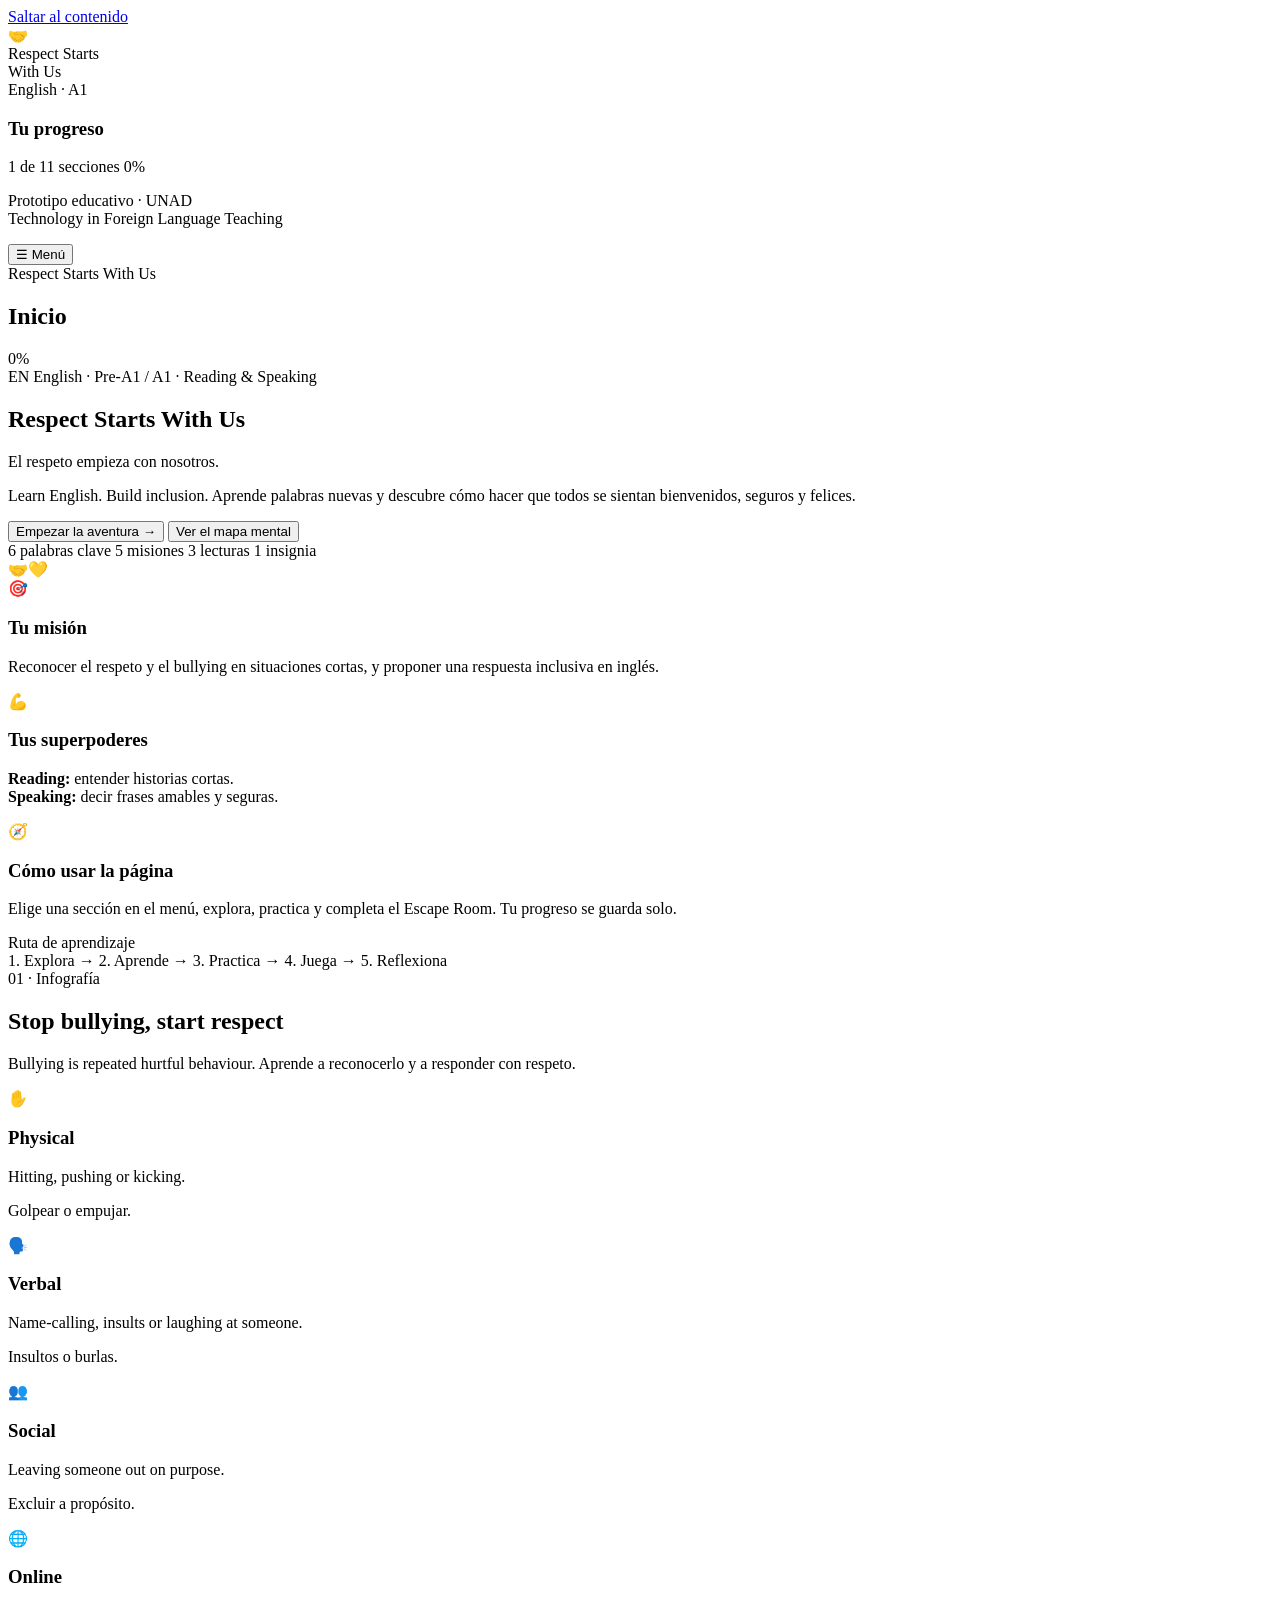
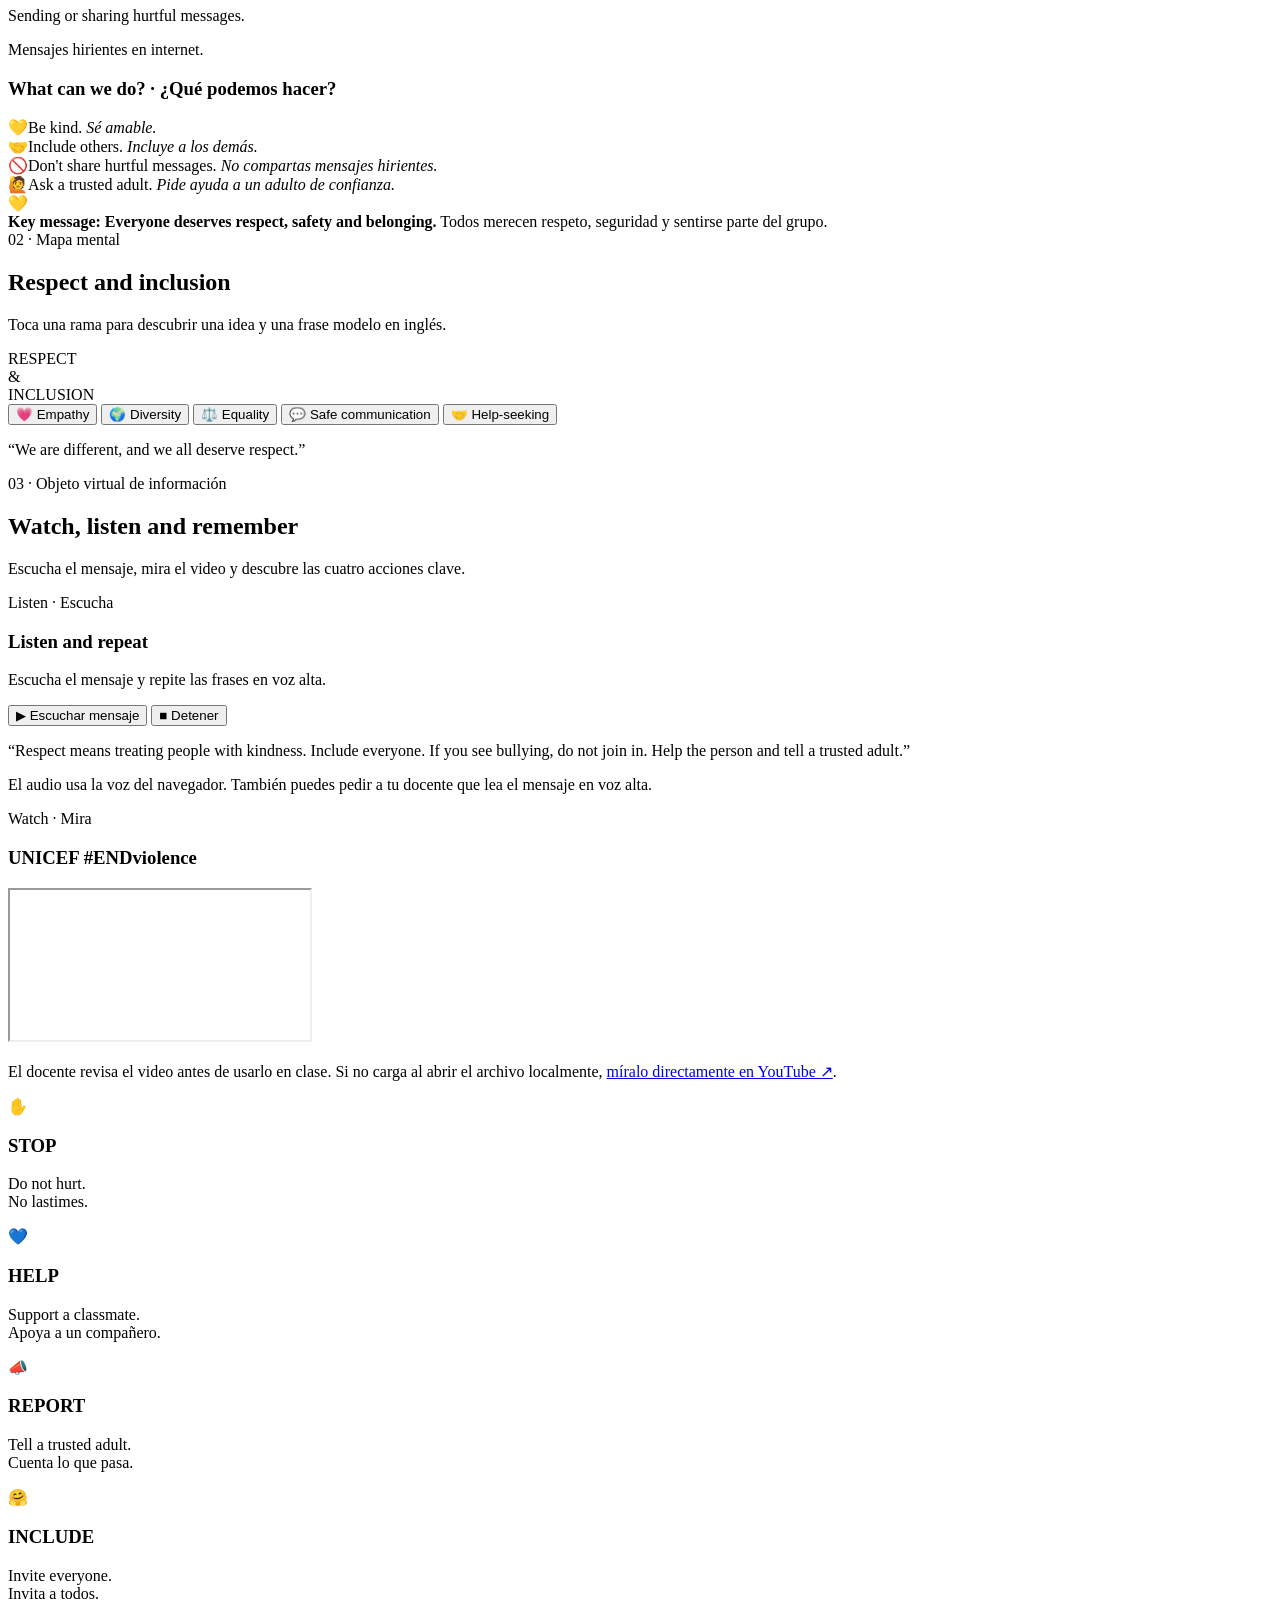
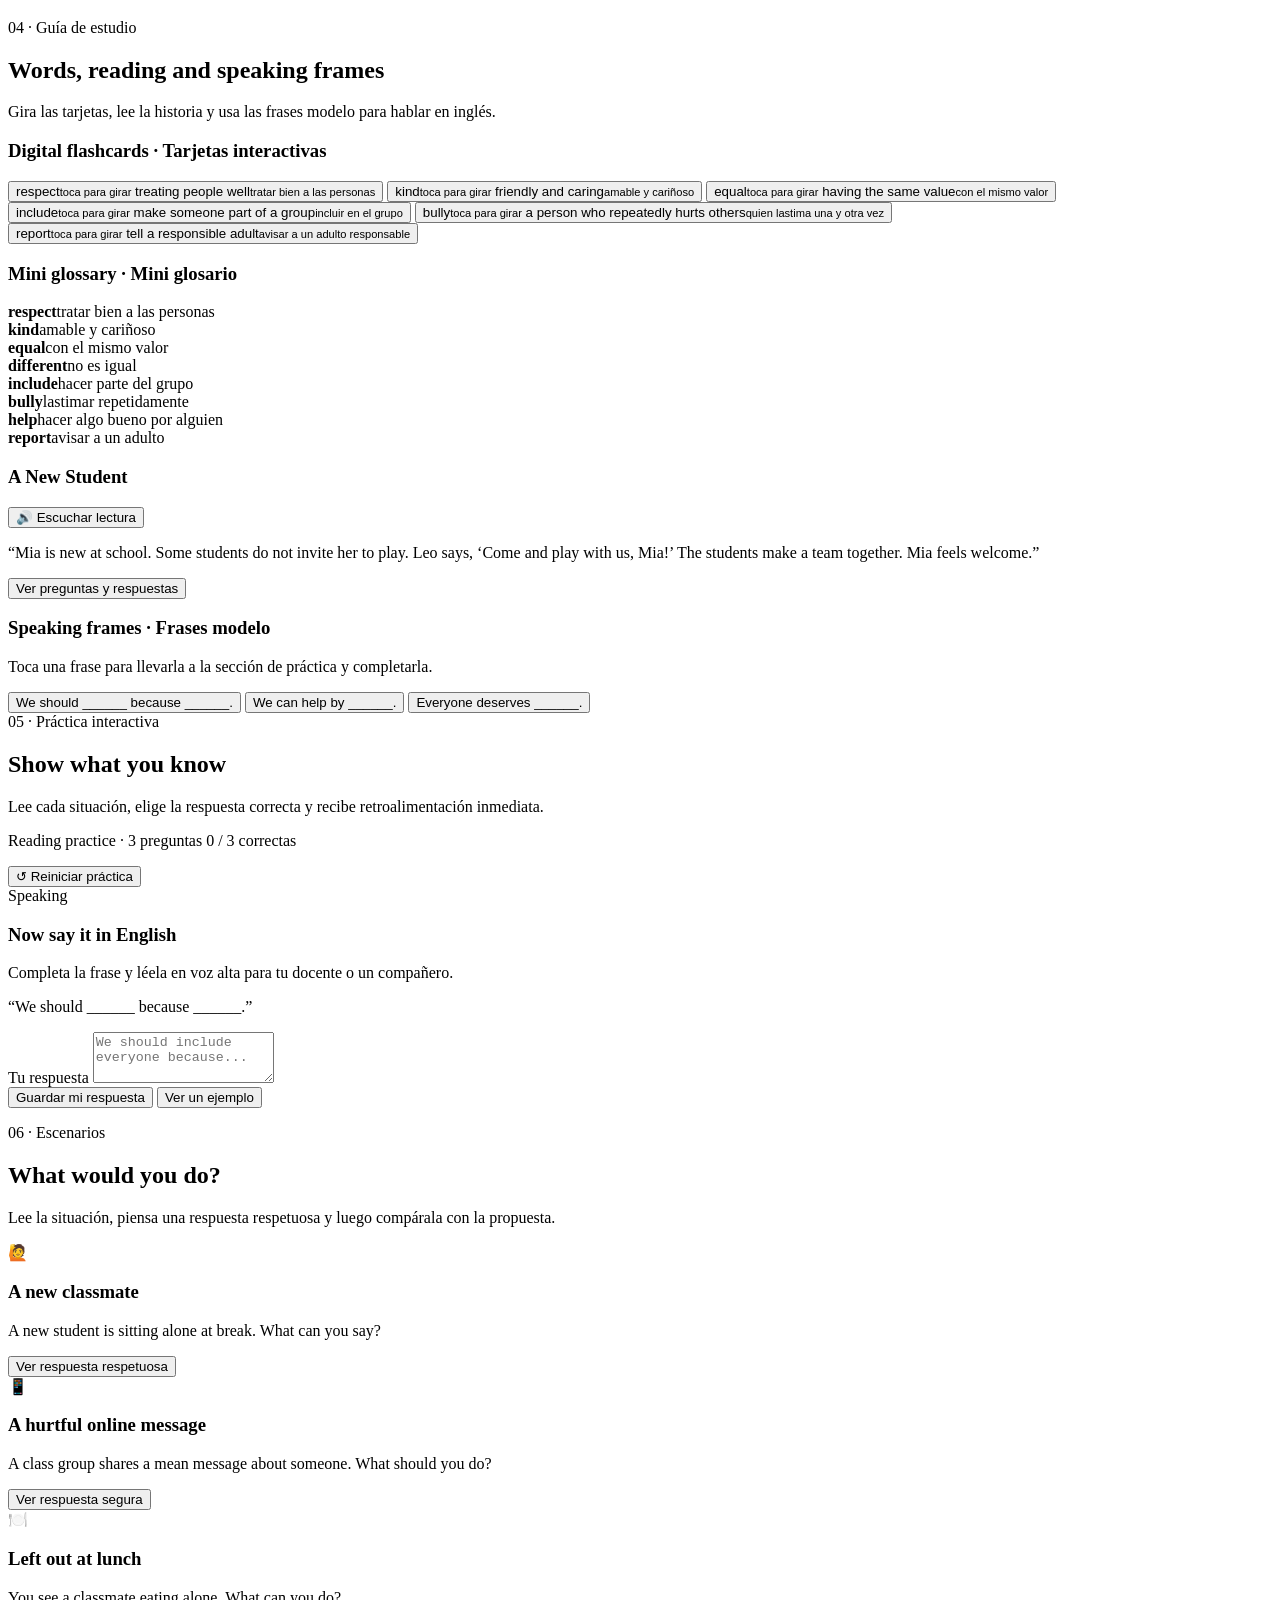
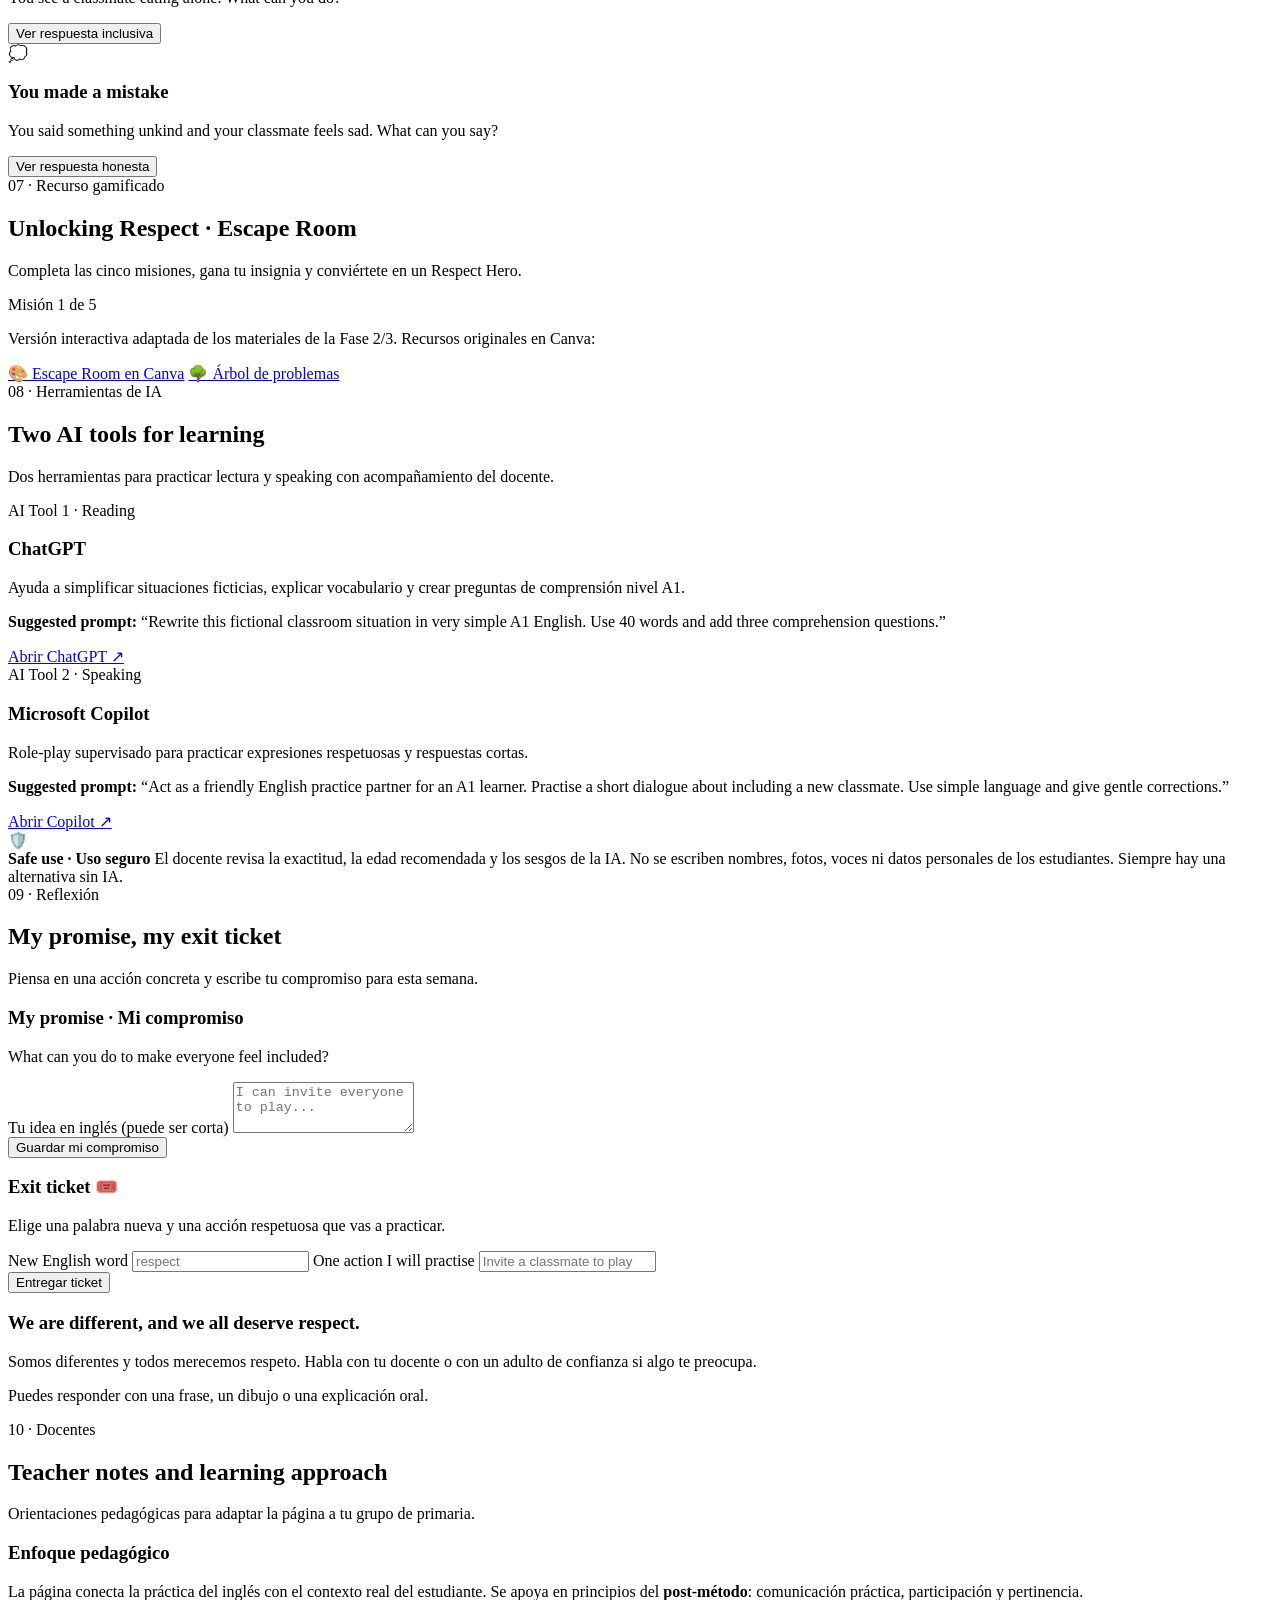
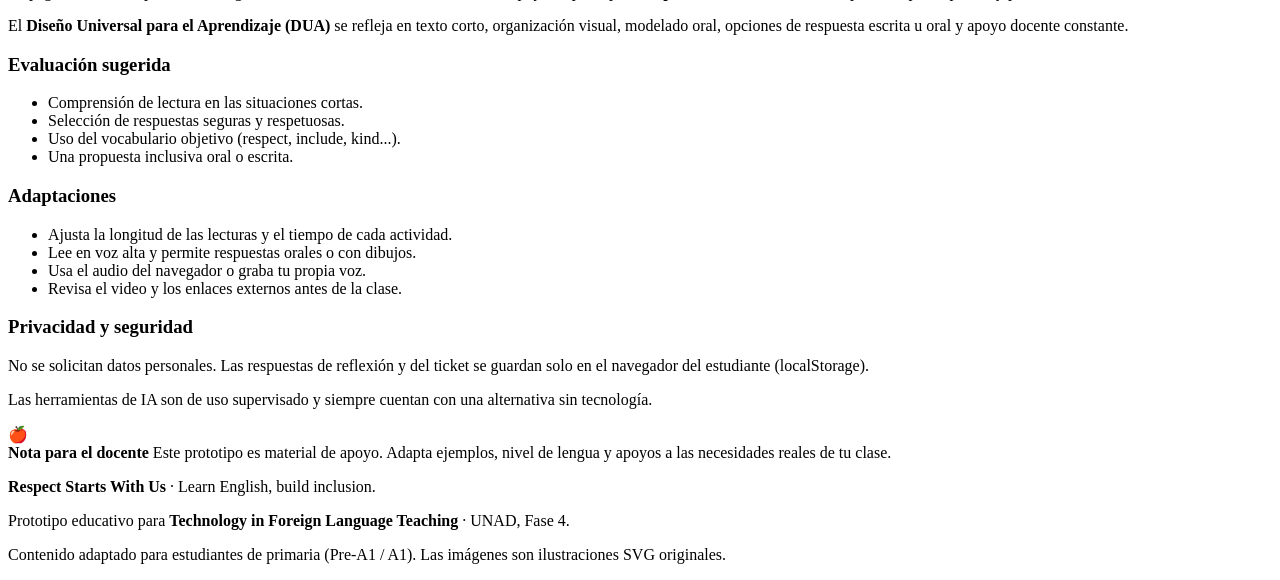
==== Respect_Starts_With_Us.html @ 4c3c7be3 "initial-commit" ====
<!DOCTYPE html>
<html lang="es">
<head>
<meta charset="utf-8">
<meta name="viewport" content="width=device-width, initial-scale=1">
<meta name="theme-color" content="#fbfaf6">
<meta name="description" content="Página educativa interactiva para aprender inglés (Pre-A1/A1) sobre respeto, diversidad e inclusión. Dirigida a estudiantes de primaria.">
<title>Respect Starts With Us · Inglés para primaria</title>
<link rel="preconnect" href="https://fonts.googleapis.com">
<link rel="preconnect" href="https://fonts.gstatic.com" crossorigin>
<link href="https://fonts.googleapis.com/css2?family=Baloo+2:wght@500;600;700;800&family=Nunito:wght@400;600;700;800&display=swap" rel="stylesheet">
<link rel="stylesheet" href="css/styles.css">
</head>
<body>
<a class="skip-link" href="#content">Saltar al contenido</a>

<div class="app">
  <!-- ================= PANEL DE NAVEGACIÓN ================= -->
  <aside class="sidebar" id="sidebar" aria-label="Menú de secciones">
    <div class="brand">
      <span class="brand-logo" aria-hidden="true">🤝</span>
      <div>
        <div class="brand-title">Respect Starts<br>With Us</div>
        <div class="brand-sub">English · A1</div>
      </div>
    </div>

    <nav class="nav" id="nav" aria-label="Secciones de la página">
      <noscript><p class="small">Activa JavaScript para navegar por las secciones.</p></noscript>
    </nav>

    <div class="progress-card">
      <h3 id="progress-title">Tu progreso</h3>
      <div class="bar" id="progress-track" role="progressbar" aria-labelledby="progress-title" aria-valuemin="0" aria-valuemax="100" aria-valuenow="0">
        <span id="progress-bar"></span>
      </div>
      <div class="progress-meta">
        <span id="progress-text">1 de 11 secciones</span>
        <span id="progress-percent">0%</span>
      </div>
    </div>

    <p class="sidebar-foot">Prototipo educativo · UNAD<br>Technology in Foreign Language Teaching</p>
  </aside>

  <div class="scrim" id="scrim"></div>

  <div class="main">
    <!-- ================= BARRA SUPERIOR ================= -->
    <header class="topbar">
      <button class="menu-btn" id="menu-btn" type="button" aria-controls="sidebar" aria-expanded="false">
        <span aria-hidden="true">☰</span> Menú
      </button>
      <div class="topbar-title-wrap">
        <span class="topbar-kicker">Respect Starts With Us</span>
        <h2 class="topbar-title" id="topbar-title">Inicio</h2>
      </div>
      <span class="topbar-progress" id="progress-count" aria-hidden="true">0%</span>
    </header>

    <main class="content" id="content">
      <!-- ================= 01 · INICIO ================= -->
      <section class="panel is-active" id="panel-inicio" aria-hidden="false">
        <div class="hero">
          <div class="hero-copy">
            <span class="tag"><span class="tag-en" aria-hidden="true">EN</span> English · Pre-A1 / A1 · Reading &amp; Speaking</span>
            <h1>Respect Starts With Us</h1>
            <p class="hero-sub">El respeto empieza con nosotros.</p>
            <p class="lead">Learn English. Build inclusion. Aprende palabras nuevas y descubre cómo hacer que todos se sientan bienvenidos, seguros y felices.</p>
            <div class="hero-actions">
              <button type="button" class="btn" data-go="infografia">Empezar la aventura →</button>
              <button type="button" class="btn ghost" data-go="mapa">Ver el mapa mental</button>
            </div>
            <div class="hero-chips">
              <span class="chip blue">6 palabras clave</span>
              <span class="chip yellow">5 misiones</span>
              <span class="chip green">3 lecturas</span>
              <span class="chip lilac">1 insignia</span>
            </div>
          </div>
          <div class="hero-art">
            <img src="assets/hero.svg" alt="Ilustración de cuatro estudiantes diversos sonriendo juntos con un corazón." width="520" height="400" onerror="this.style.display='none';this.parentElement.classList.add('is-fallback');">
            <span class="art-fallback" aria-hidden="true">🤝💛</span>
          </div>
        </div>

        <div class="grid grid-3 mt-3">
          <article class="card">
            <div class="icon-bubble" aria-hidden="true">🎯</div>
            <h3>Tu misión</h3>
            <p>Reconocer el respeto y el bullying en situaciones cortas, y proponer una respuesta inclusiva en inglés.</p>
          </article>
          <article class="card">
            <div class="icon-bubble" aria-hidden="true">💪</div>
            <h3>Tus superpoderes</h3>
            <p><b>Reading:</b> entender historias cortas.<br><b>Speaking:</b> decir frases amables y seguras.</p>
          </article>
          <article class="card">
            <div class="icon-bubble" aria-hidden="true">🧭</div>
            <h3>Cómo usar la página</h3>
            <p>Elige una sección en el menú, explora, practica y completa el Escape Room. Tu progreso se guarda solo.</p>
          </article>
        </div>

        <div class="route mt-3">
          <span class="route-title">Ruta de aprendizaje</span>
          <div class="route-steps">
            <span class="route-step">1. Explora</span>
            <span class="route-arrow" aria-hidden="true">→</span>
            <span class="route-step">2. Aprende</span>
            <span class="route-arrow" aria-hidden="true">→</span>
            <span class="route-step">3. Practica</span>
            <span class="route-arrow" aria-hidden="true">→</span>
            <span class="route-step">4. Juega</span>
            <span class="route-arrow" aria-hidden="true">→</span>
            <span class="route-step">5. Reflexiona</span>
          </div>
        </div>
      </section>

      <!-- ================= 02 · INFOGRAFÍA ================= -->
      <section class="panel" id="panel-infografia" aria-hidden="true">
        <div class="panel-head">
          <span class="eyebrow">01 · Infografía</span>
          <h2>Stop bullying, start respect</h2>
          <p class="lead">Bullying is repeated hurtful behaviour. Aprende a reconocerlo y a responder con respeto.</p>
        </div>

        <div class="grid grid-4">
          <article class="card type-card orange">
            <div class="icon-bubble" aria-hidden="true">✋</div>
            <h3>Physical</h3>
            <p>Hitting, pushing or kicking.</p>
            <p class="es">Golpear o empujar.</p>
          </article>
          <article class="card type-card yellow">
            <div class="icon-bubble" aria-hidden="true">🗣️</div>
            <h3>Verbal</h3>
            <p>Name-calling, insults or laughing at someone.</p>
            <p class="es">Insultos o burlas.</p>
          </article>
          <article class="card type-card lilac">
            <div class="icon-bubble" aria-hidden="true">👥</div>
            <h3>Social</h3>
            <p>Leaving someone out on purpose.</p>
            <p class="es">Excluir a propósito.</p>
          </article>
          <article class="card type-card blue">
            <div class="icon-bubble" aria-hidden="true">🌐</div>
            <h3>Online</h3>
            <p>Sending or sharing hurtful messages.</p>
            <p class="es">Mensajes hirientes en internet.</p>
          </article>
        </div>

        <div class="card tips-card mt-3">
          <h3>What can we do? · ¿Qué podemos hacer?</h3>
          <div class="grid grid-4">
            <div class="tip"><span aria-hidden="true">💛</span><span>Be kind. <em>Sé amable.</em></span></div>
            <div class="tip"><span aria-hidden="true">🤝</span><span>Include others. <em>Incluye a los demás.</em></span></div>
            <div class="tip"><span aria-hidden="true">🚫</span><span>Don't share hurtful messages. <em>No compartas mensajes hirientes.</em></span></div>
            <div class="tip"><span aria-hidden="true">🙋</span><span>Ask a trusted adult. <em>Pide ayuda a un adulto de confianza.</em></span></div>
          </div>
        </div>

        <div class="key-message mt-3">
          <span class="emoji" aria-hidden="true">💛</span>
          <div>
            <b>Key message: Everyone deserves respect, safety and belonging.</b>
            <span>Todos merecen respeto, seguridad y sentirse parte del grupo.</span>
          </div>
        </div>
      </section>

      <!-- ================= 03 · MAPA MENTAL ================= -->
      <section class="panel" id="panel-mapa" aria-hidden="true">
        <div class="panel-head">
          <span class="eyebrow">02 · Mapa mental</span>
          <h2>Respect and inclusion</h2>
          <p class="lead">Toca una rama para descubrir una idea y una frase modelo en inglés.</p>
        </div>

        <div class="map-wrap">
          <div class="map-center"><span>RESPECT<br>&amp;<br>INCLUSION</span></div>
          <div class="map-branches">
            <button type="button" class="map-node" data-map="empathy">💗 Empathy</button>
            <button type="button" class="map-node" data-map="diversity">🌍 Diversity</button>
            <button type="button" class="map-node" data-map="equality">⚖️ Equality</button>
            <button type="button" class="map-node" data-map="safe">💬 Safe communication</button>
            <button type="button" class="map-node" data-map="help">🤝 Help-seeking</button>
          </div>
        </div>

        <div class="card map-detail" id="map-detail" aria-live="polite"></div>
        <p class="frame-line mt-3">“We are different, and we all deserve respect.”</p>
      </section>

      <!-- ================= 04 · VIO ================= -->
      <section class="panel" id="panel-vio" aria-hidden="true">
        <div class="panel-head">
          <span class="eyebrow">03 · Objeto virtual de información</span>
          <h2>Watch, listen and remember</h2>
          <p class="lead">Escucha el mensaje, mira el video y descubre las cuatro acciones clave.</p>
        </div>

        <div class="grid grid-2">
          <div class="card audio-card">
            <span class="pill">Listen · Escucha</span>
            <h3 class="mt-2">Listen and repeat</h3>
            <p>Escucha el mensaje y repite las frases en voz alta.</p>
            <div class="audio-actions">
              <button type="button" class="btn" data-speak="Respect means treating people with kindness. Include everyone. If you see bullying, do not join in. Help the person and tell a trusted adult.">▶ Escuchar mensaje</button>
              <button type="button" class="btn ghost" data-stop-speak>■ Detener</button>
            </div>
            <p class="script">“Respect means treating people with kindness. Include everyone. If you see bullying, do not join in. Help the person and tell a trusted adult.”</p>
            <p class="small">El audio usa la voz del navegador. También puedes pedir a tu docente que lea el mensaje en voz alta.</p>
          </div>

          <div class="card video-card">
            <span class="pill">Watch · Mira</span>
            <h3 class="mt-2">UNICEF #ENDviolence</h3>
            <div class="video-frame mt-2">
              <iframe src="https://www.youtube.com/embed/76hArsk3big" title="Video de UNICEF sobre amabilidad y anti-bullying" loading="lazy" allow="accelerometer; autoplay; clipboard-write; encrypted-media; gyroscope; picture-in-picture" allowfullscreen></iframe>
            </div>
            <p class="small">El docente revisa el video antes de usarlo en clase. Si no carga al abrir el archivo localmente, <a href="https://www.youtube.com/watch?v=76hArsk3big" target="_blank" rel="noopener">míralo directamente en YouTube ↗</a>.</p>
          </div>
        </div>

        <div class="grid grid-4 mt-3">
          <div class="action-card stop">
            <span class="big" aria-hidden="true">✋</span>
            <h3>STOP</h3>
            <p>Do not hurt.<br><span class="es">No lastimes.</span></p>
          </div>
          <div class="action-card help">
            <span class="big" aria-hidden="true">💙</span>
            <h3>HELP</h3>
            <p>Support a classmate.<br><span class="es">Apoya a un compañero.</span></p>
          </div>
          <div class="action-card report">
            <span class="big" aria-hidden="true">📣</span>
            <h3>REPORT</h3>
            <p>Tell a trusted adult.<br><span class="es">Cuenta lo que pasa.</span></p>
          </div>
          <div class="action-card include">
            <span class="big" aria-hidden="true">🤗</span>
            <h3>INCLUDE</h3>
            <p>Invite everyone.<br><span class="es">Invita a todos.</span></p>
          </div>
        </div>
      </section>

      <!-- ================= 05 · GUÍA DE ESTUDIO ================= -->
      <section class="panel" id="panel-guia" aria-hidden="true">
        <div class="panel-head">
          <span class="eyebrow">04 · Guía de estudio</span>
          <h2>Words, reading and speaking frames</h2>
          <p class="lead">Gira las tarjetas, lee la historia y usa las frases modelo para hablar en inglés.</p>
        </div>

        <h3>Digital flashcards · Tarjetas interactivas</h3>
        <div class="flash-grid">
          <button type="button" class="flashcard" aria-pressed="false">
            <span class="fc-inner">
              <span class="fc-face fc-front">respect<small>toca para girar</small></span>
              <span class="fc-face fc-back">treating people well<small>tratar bien a las personas</small></span>
            </span>
          </button>
          <button type="button" class="flashcard" aria-pressed="false">
            <span class="fc-inner">
              <span class="fc-face fc-front">kind<small>toca para girar</small></span>
              <span class="fc-face fc-back">friendly and caring<small>amable y cariñoso</small></span>
            </span>
          </button>
          <button type="button" class="flashcard" aria-pressed="false">
            <span class="fc-inner">
              <span class="fc-face fc-front">equal<small>toca para girar</small></span>
              <span class="fc-face fc-back">having the same value<small>con el mismo valor</small></span>
            </span>
          </button>
          <button type="button" class="flashcard" aria-pressed="false">
            <span class="fc-inner">
              <span class="fc-face fc-front">include<small>toca para girar</small></span>
              <span class="fc-face fc-back">make someone part of a group<small>incluir en el grupo</small></span>
            </span>
          </button>
          <button type="button" class="flashcard" aria-pressed="false">
            <span class="fc-inner">
              <span class="fc-face fc-front">bully<small>toca para girar</small></span>
              <span class="fc-face fc-back">a person who repeatedly hurts others<small>quien lastima una y otra vez</small></span>
            </span>
          </button>
          <button type="button" class="flashcard" aria-pressed="false">
            <span class="fc-inner">
              <span class="fc-face fc-front">report<small>toca para girar</small></span>
              <span class="fc-face fc-back">tell a responsible adult<small>avisar a un adulto responsable</small></span>
            </span>
          </button>
        </div>

        <h3>Mini glossary · Mini glosario</h3>
        <div class="glossary">
          <div class="gloss"><b>respect</b>tratar bien a las personas</div>
          <div class="gloss"><b>kind</b>amable y cariñoso</div>
          <div class="gloss"><b>equal</b>con el mismo valor</div>
          <div class="gloss"><b>different</b>no es igual</div>
          <div class="gloss"><b>include</b>hacer parte del grupo</div>
          <div class="gloss"><b>bully</b>lastimar repetidamente</div>
          <div class="gloss"><b>help</b>hacer algo bueno por alguien</div>
          <div class="gloss"><b>report</b>avisar a un adulto</div>
        </div>

        <div class="card reading mt-3">
          <div class="reading-head">
            <h3>A New Student</h3>
            <button type="button" class="btn ghost small-btn" data-speak="Mia is new at school. Some students do not invite her to play. Leo says: Come and play with us, Mia! The students make a team together. Mia feels welcome.">🔊 Escuchar lectura</button>
          </div>
          <p class="story">“Mia is new at school. Some students do not invite her to play. Leo says, ‘Come and play with us, Mia!’ The students make a team together. Mia feels welcome.”</p>
          <button type="button" class="btn ghost" data-toggle="reading-answers" aria-expanded="false">Ver preguntas y respuestas</button>
          <div class="answers" id="reading-answers" hidden>
            <ol>
              <li>Who is new at school? <b>Mia.</b></li>
              <li>What does Leo say? <b>“Come and play with us.”</b></li>
              <li>How does Mia feel? <b>Welcome.</b></li>
            </ol>
          </div>
        </div>

        <h3 class="mt-4">Speaking frames · Frases modelo</h3>
        <p class="small">Toca una frase para llevarla a la sección de práctica y completarla.</p>
        <div class="frames">
          <button type="button" class="frame" data-frame="We should ______ because ______.">We should ______ because ______.</button>
          <button type="button" class="frame" data-frame="We can help by ______.">We can help by ______.</button>
          <button type="button" class="frame" data-frame="Everyone deserves ______.">Everyone deserves ______.</button>
        </div>
      </section>

      <!-- ================= 06 · PRÁCTICA ================= -->
      <section class="panel" id="panel-practica" aria-hidden="true">
        <div class="panel-head">
          <span class="eyebrow">05 · Práctica interactiva</span>
          <h2>Show what you know</h2>
          <p class="lead">Lee cada situación, elige la respuesta correcta y recibe retroalimentación inmediata.</p>
        </div>

        <div class="quiz-top">
          <span class="pill">Reading practice · 3 preguntas</span>
          <span class="score-chip" id="quiz-score" aria-live="polite">0 / 3 correctas</span>
        </div>

        <div class="quiz-list" id="quiz-list"></div>
        <p class="done-msg" id="quiz-done" aria-live="polite"></p>

        <div class="row-actions mt-2">
          <button type="button" class="btn ghost" id="quiz-reset">↺ Reiniciar práctica</button>
        </div>

        <div class="card speak-card mt-4">
          <span class="pill">Speaking</span>
          <h3 class="mt-2">Now say it in English</h3>
          <p>Completa la frase y léela en voz alta para tu docente o un compañero.</p>
          <p class="frame-line">“We should ______ because ______.”</p>
          <label class="field" for="speak">Tu respuesta</label>
          <textarea id="speak" rows="3" placeholder="We should include everyone because..."></textarea>
          <div class="row-actions">
            <button type="button" class="btn" id="speak-save">Guardar mi respuesta</button>
            <button type="button" class="btn ghost" id="speak-example">Ver un ejemplo</button>
          </div>
          <p class="feedback" id="speak-fb" aria-live="polite"></p>
        </div>
      </section>

      <!-- ================= 07 · ESCENARIOS ================= -->
      <section class="panel" id="panel-escenarios" aria-hidden="true">
        <div class="panel-head">
          <span class="eyebrow">06 · Escenarios</span>
          <h2>What would you do?</h2>
          <p class="lead">Lee la situación, piensa una respuesta respetuosa y luego compárala con la propuesta.</p>
        </div>

        <div class="grid grid-2">
          <article class="card scenario">
            <span class="emoji" aria-hidden="true">🙋</span>
            <h3>A new classmate</h3>
            <p>A new student is sitting alone at break. What can you say?</p>
            <button type="button" class="btn ghost" data-reveal="sc-a" aria-expanded="false">Ver respuesta respetuosa</button>
            <div class="reveal" id="sc-a" hidden>
              <p>“Would you like to play with us?”</p>
              <span>Invita a la persona a unirse. Una invitación sencilla puede cambiar su día.</span>
            </div>
          </article>

          <article class="card scenario">
            <span class="emoji" aria-hidden="true">📱</span>
            <h3>A hurtful online message</h3>
            <p>A class group shares a mean message about someone. What should you do?</p>
            <button type="button" class="btn ghost" data-reveal="sc-b" aria-expanded="false">Ver respuesta segura</button>
            <div class="reveal" id="sc-b" hidden>
              <p>Do not forward it. Save evidence if it is safe and tell a trusted adult.</p>
              <span>No reenvíes el mensaje. Guarda evidencia si es seguro y avisa a un adulto de confianza.</span>
            </div>
          </article>

          <article class="card scenario">
            <span class="emoji" aria-hidden="true">🍽️</span>
            <h3>Left out at lunch</h3>
            <p>You see a classmate eating alone. What can you do?</p>
            <button type="button" class="btn ghost" data-reveal="sc-c" aria-expanded="false">Ver respuesta inclusiva</button>
            <div class="reveal" id="sc-c" hidden>
              <p>“Come and sit with us!”</p>
              <span>Ofrece un lugar en tu mesa. Incluir empieza con un gesto pequeño.</span>
            </div>
          </article>

          <article class="card scenario">
            <span class="emoji" aria-hidden="true">💭</span>
            <h3>You made a mistake</h3>
            <p>You said something unkind and your classmate feels sad. What can you say?</p>
            <button type="button" class="btn ghost" data-reveal="sc-d" aria-expanded="false">Ver respuesta honesta</button>
            <div class="reveal" id="sc-d" hidden>
              <p>“I am sorry. I will not say that again.”</p>
              <span>Pedir perdón y cambiar la conducta también es una forma de respeto.</span>
            </div>
          </article>
        </div>
      </section>

      <!-- ================= 08 · ESCAPE ROOM ================= -->
      <section class="panel" id="panel-escape" aria-hidden="true">
        <div class="panel-head">
          <span class="eyebrow">07 · Recurso gamificado</span>
          <h2>Unlocking Respect · Escape Room</h2>
          <p class="lead">Completa las cinco misiones, gana tu insignia y conviértete en un Respect Hero.</p>
        </div>

        <div class="mission-meta">
          <span class="pill" id="mission-label">Misión 1 de 5</span>
          <div class="dots" id="dots" aria-hidden="true"></div>
        </div>

        <div class="card game-card" id="game"></div>

        <p class="small mt-3">Versión interactiva adaptada de los materiales de la Fase 2/3. Recursos originales en Canva:</p>
        <div class="resource-links">
          <a class="btn ghost small-btn" href="https://canva.link/bf8kxe1tha2n18z" target="_blank" rel="noopener">🎨 Escape Room en Canva</a>
          <a class="btn ghost small-btn" href="https://canva.link/h22u44lhh1knjg7" target="_blank" rel="noopener">🌳 Árbol de problemas</a>
        </div>
      </section>

      <!-- ================= 09 · HERRAMIENTAS IA ================= -->
      <section class="panel" id="panel-ia" aria-hidden="true">
        <div class="panel-head">
          <span class="eyebrow">08 · Herramientas de IA</span>
          <h2>Two AI tools for learning</h2>
          <p class="lead">Dos herramientas para practicar lectura y speaking con acompañamiento del docente.</p>
        </div>

        <div class="grid grid-2">
          <article class="card tool-card chatgpt">
            <span class="pill">AI Tool 1 · Reading</span>
            <h3 class="mt-2">ChatGPT</h3>
            <p>Ayuda a simplificar situaciones ficticias, explicar vocabulario y crear preguntas de comprensión nivel A1.</p>
            <p class="prompt"><b>Suggested prompt:</b> “Rewrite this fictional classroom situation in very simple A1 English. Use 40 words and add three comprehension questions.”</p>
            <a class="btn" href="https://chatgpt.com/" target="_blank" rel="noopener">Abrir ChatGPT ↗</a>
          </article>

          <article class="card tool-card copilot">
            <span class="pill">AI Tool 2 · Speaking</span>
            <h3 class="mt-2">Microsoft Copilot</h3>
            <p>Role-play supervisado para practicar expresiones respetuosas y respuestas cortas.</p>
            <p class="prompt"><b>Suggested prompt:</b> “Act as a friendly English practice partner for an A1 learner. Practise a short dialogue about including a new classmate. Use simple language and give gentle corrections.”</p>
            <a class="btn" href="https://copilot.microsoft.com/" target="_blank" rel="noopener">Abrir Copilot ↗</a>
          </article>
        </div>

        <div class="key-message mt-3">
          <span class="emoji" aria-hidden="true">🛡️</span>
          <div>
            <b>Safe use · Uso seguro</b>
            <span>El docente revisa la exactitud, la edad recomendada y los sesgos de la IA. No se escriben nombres, fotos, voces ni datos personales de los estudiantes. Siempre hay una alternativa sin IA.</span>
          </div>
        </div>
      </section>

      <!-- ================= 10 · REFLEXIÓN ================= -->
      <section class="panel" id="panel-reflexion" aria-hidden="true">
        <div class="panel-head">
          <span class="eyebrow">09 · Reflexión</span>
          <h2>My promise, my exit ticket</h2>
          <p class="lead">Piensa en una acción concreta y escribe tu compromiso para esta semana.</p>
        </div>

        <div class="grid grid-2">
          <div class="card">
            <h3>My promise · Mi compromiso</h3>
            <p>What can you do to make everyone feel included?</p>
            <label class="field" for="reflect-input">Tu idea en inglés (puede ser corta)</label>
            <textarea id="reflect-input" rows="3" placeholder="I can invite everyone to play..."></textarea>
            <div class="row-actions">
              <button type="button" class="btn" id="reflect-save">Guardar mi compromiso</button>
            </div>
            <p class="feedback" id="reflect-fb" aria-live="polite"></p>
            <div class="saved-note" id="reflect-saved" hidden></div>
          </div>

          <div class="card">
            <h3>Exit ticket 🎟️</h3>
            <p>Elige una palabra nueva y una acción respetuosa que vas a practicar.</p>
            <label class="field" for="ticket-word">New English word</label>
            <input type="text" id="ticket-word" placeholder="respect" autocomplete="off">
            <label class="field" for="ticket-action">One action I will practise</label>
            <input type="text" id="ticket-action" placeholder="Invite a classmate to play" autocomplete="off">
            <div class="row-actions">
              <button type="button" class="btn" id="ticket-submit">Entregar ticket</button>
            </div>
            <div id="ticket-out" hidden></div>
          </div>
        </div>

        <div class="card inclusion-banner mt-3">
          <img src="assets/inclusion.svg" alt="Ilustración de un globo terráqueo rodeado de manos de diferentes tonos de piel y un corazón." width="320" height="320" onerror="this.style.display='none';this.parentElement.classList.add('is-fallback');">
          <div>
            <h3>We are different, and we all deserve respect.</h3>
            <p>Somos diferentes y todos merecemos respeto. Habla con tu docente o con un adulto de confianza si algo te preocupa.</p>
            <p class="small">Puedes responder con una frase, un dibujo o una explicación oral.</p>
          </div>
        </div>
      </section>

      <!-- ================= 11 · DOCENTES ================= -->
      <section class="panel" id="panel-docente" aria-hidden="true">
        <div class="panel-head">
          <span class="eyebrow">10 · Docentes</span>
          <h2>Teacher notes and learning approach</h2>
          <p class="lead">Orientaciones pedagógicas para adaptar la página a tu grupo de primaria.</p>
        </div>

        <div class="grid grid-2">
          <article class="card">
            <h3>Enfoque pedagógico</h3>
            <p>La página conecta la práctica del inglés con el contexto real del estudiante. Se apoya en principios del <b>post-método</b>: comunicación práctica, participación y pertinencia.</p>
            <p>El <b>Diseño Universal para el Aprendizaje (DUA)</b> se refleja en texto corto, organización visual, modelado oral, opciones de respuesta escrita u oral y apoyo docente constante.</p>
          </article>

          <article class="card">
            <h3>Evaluación sugerida</h3>
            <ul class="checklist">
              <li>Comprensión de lectura en las situaciones cortas.</li>
              <li>Selección de respuestas seguras y respetuosas.</li>
              <li>Uso del vocabulario objetivo (respect, include, kind...).</li>
              <li>Una propuesta inclusiva oral o escrita.</li>
            </ul>
          </article>

          <article class="card">
            <h3>Adaptaciones</h3>
            <ul class="checklist">
              <li>Ajusta la longitud de las lecturas y el tiempo de cada actividad.</li>
              <li>Lee en voz alta y permite respuestas orales o con dibujos.</li>
              <li>Usa el audio del navegador o graba tu propia voz.</li>
              <li>Revisa el video y los enlaces externos antes de la clase.</li>
            </ul>
          </article>

          <article class="card">
            <h3>Privacidad y seguridad</h3>
            <p>No se solicitan datos personales. Las respuestas de reflexión y del ticket se guardan solo en el navegador del estudiante (localStorage).</p>
            <p class="small">Las herramientas de IA son de uso supervisado y siempre cuentan con una alternativa sin tecnología.</p>
          </article>
        </div>

        <div class="key-message mt-3">
          <span class="emoji" aria-hidden="true">🍎</span>
          <div>
            <b>Nota para el docente</b>
            <span>Este prototipo es material de apoyo. Adapta ejemplos, nivel de lengua y apoyos a las necesidades reales de tu clase.</span>
          </div>
        </div>
      </section>



      <nav class="pager" id="pager" aria-label="Navegación entre secciones"></nav>

      <footer class="site-footer">
        <p><b>Respect Starts With Us</b> · Learn English, build inclusion.</p>
        <p>Prototipo educativo para <b>Technology in Foreign Language Teaching</b> · UNAD, Fase 4.</p>
        <p class="small">Contenido adaptado para estudiantes de primaria (Pre-A1 / A1). Las imágenes son ilustraciones SVG originales.</p>
      </footer>
    </main>
  </div>
</div>

<script src="js/app.js"></script>
</body>
</html>
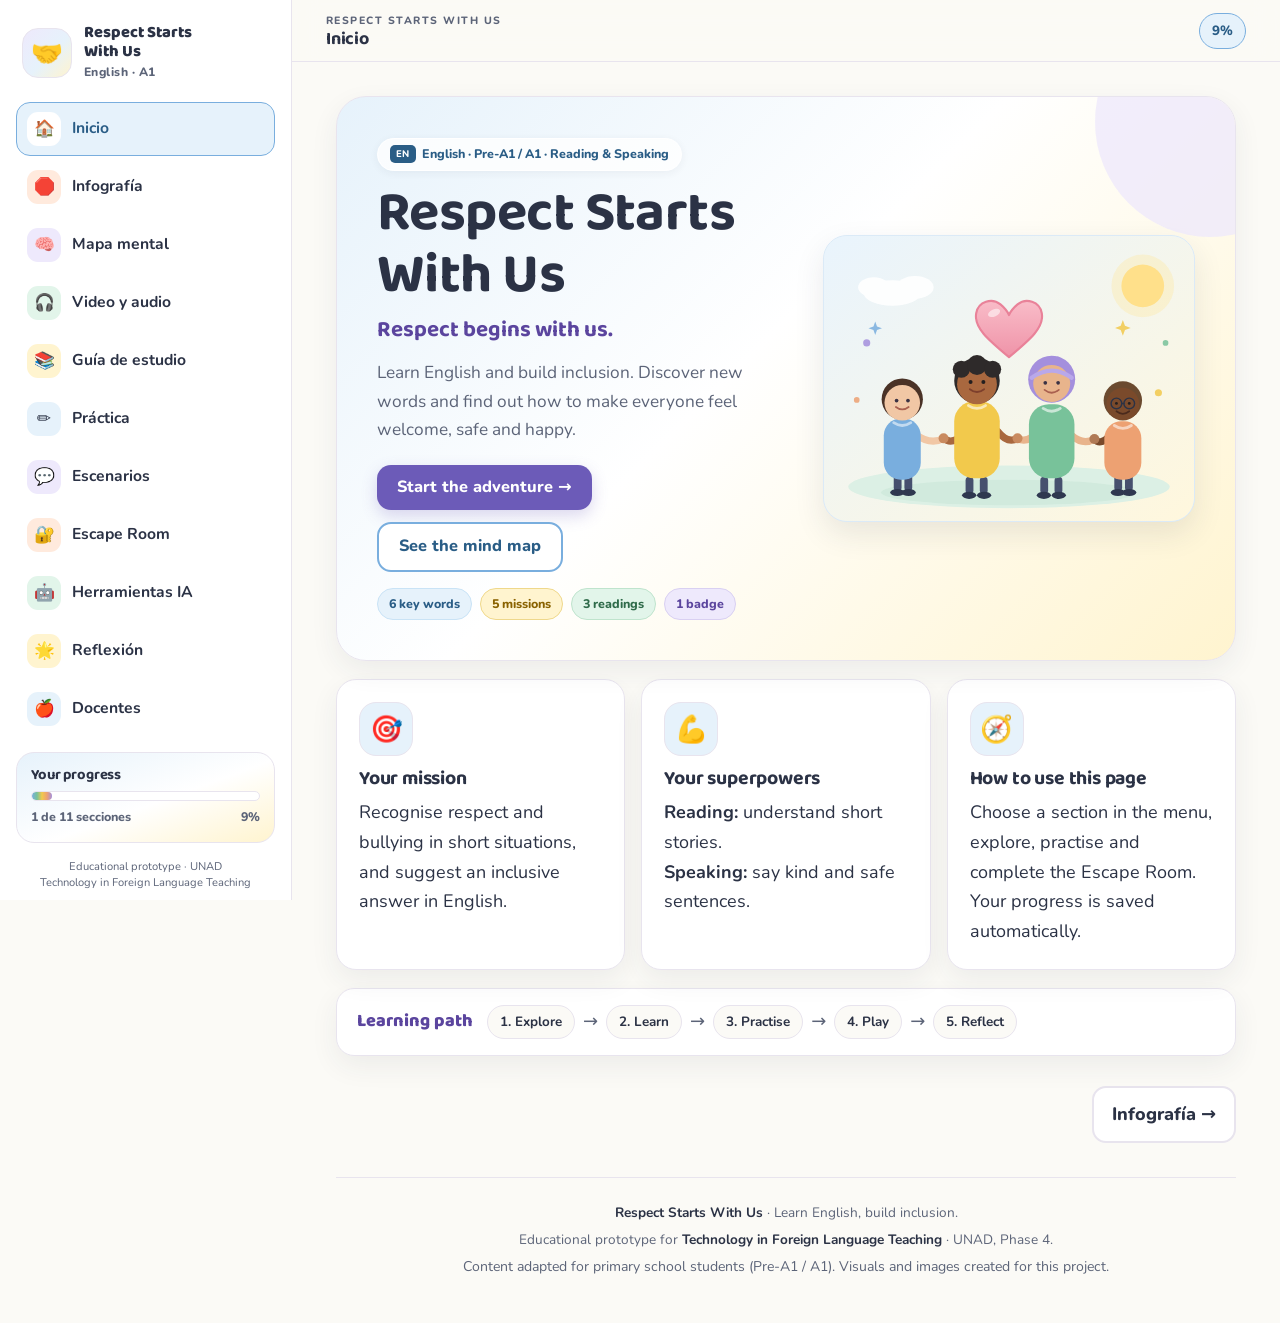
==== commit a3151a45: "index-2" ====
--- a/Respect_Starts_With_Us.html
+++ b/Respect_Starts_With_Us.html
@@ -1,22 +1,22 @@
 <!DOCTYPE html>
-<html lang="es">
+<html lang="en">
 <head>
 <meta charset="utf-8">
 <meta name="viewport" content="width=device-width, initial-scale=1">
 <meta name="theme-color" content="#fbfaf6">
-<meta name="description" content="Página educativa interactiva para aprender inglés (Pre-A1/A1) sobre respeto, diversidad e inclusión. Dirigida a estudiantes de primaria.">
-<title>Respect Starts With Us · Inglés para primaria</title>
+<meta name="description" content="Interactive English learning page (Pre-A1 / A1) about respect, diversity and inclusion for primary school students.">
+<title>Respect Starts With Us · English for Primary School</title>
 <link rel="preconnect" href="https://fonts.googleapis.com">
 <link rel="preconnect" href="https://fonts.gstatic.com" crossorigin>
 <link href="https://fonts.googleapis.com/css2?family=Baloo+2:wght@500;600;700;800&family=Nunito:wght@400;600;700;800&display=swap" rel="stylesheet">
 <link rel="stylesheet" href="css/styles.css">
 </head>
 <body>
-<a class="skip-link" href="#content">Saltar al contenido</a>
+<a class="skip-link" href="#content">Skip to content</a>
 
 <div class="app">
-  <!-- ================= PANEL DE NAVEGACIÓN ================= -->
-  <aside class="sidebar" id="sidebar" aria-label="Menú de secciones">
+  <!-- ================= NAVIGATION PANEL ================= -->
+  <aside class="sidebar" id="sidebar" aria-label="Section menu">
     <div class="brand">
       <span class="brand-logo" aria-hidden="true">🤝</span>
       <div>
@@ -25,61 +25,61 @@
       </div>
     </div>
 
-    <nav class="nav" id="nav" aria-label="Secciones de la página">
-      <noscript><p class="small">Activa JavaScript para navegar por las secciones.</p></noscript>
+    <nav class="nav" id="nav" aria-label="Page sections">
+      <noscript><p class="small">Turn on JavaScript to navigate the sections.</p></noscript>
     </nav>
 
     <div class="progress-card">
-      <h3 id="progress-title">Tu progreso</h3>
+      <h3 id="progress-title">Your progress</h3>
       <div class="bar" id="progress-track" role="progressbar" aria-labelledby="progress-title" aria-valuemin="0" aria-valuemax="100" aria-valuenow="0">
         <span id="progress-bar"></span>
       </div>
       <div class="progress-meta">
-        <span id="progress-text">1 de 11 secciones</span>
+        <span id="progress-text">1 of 11 sections</span>
         <span id="progress-percent">0%</span>
       </div>
     </div>
 
-    <p class="sidebar-foot">Prototipo educativo · UNAD<br>Technology in Foreign Language Teaching</p>
+    <p class="sidebar-foot">Educational prototype · UNAD<br>Technology in Foreign Language Teaching</p>
   </aside>
 
   <div class="scrim" id="scrim"></div>
 
   <div class="main">
-    <!-- ================= BARRA SUPERIOR ================= -->
+    <!-- ================= TOP BAR ================= -->
     <header class="topbar">
       <button class="menu-btn" id="menu-btn" type="button" aria-controls="sidebar" aria-expanded="false">
-        <span aria-hidden="true">☰</span> Menú
+        <span aria-hidden="true">☰</span> Menu
       </button>
       <div class="topbar-title-wrap">
         <span class="topbar-kicker">Respect Starts With Us</span>
-        <h2 class="topbar-title" id="topbar-title">Inicio</h2>
+        <h2 class="topbar-title" id="topbar-title">Home</h2>
       </div>
       <span class="topbar-progress" id="progress-count" aria-hidden="true">0%</span>
     </header>
 
     <main class="content" id="content">
-      <!-- ================= 01 · INICIO ================= -->
+      <!-- ================= 01 · HOME ================= -->
       <section class="panel is-active" id="panel-inicio" aria-hidden="false">
         <div class="hero">
           <div class="hero-copy">
             <span class="tag"><span class="tag-en" aria-hidden="true">EN</span> English · Pre-A1 / A1 · Reading &amp; Speaking</span>
             <h1>Respect Starts With Us</h1>
-            <p class="hero-sub">El respeto empieza con nosotros.</p>
-            <p class="lead">Learn English. Build inclusion. Aprende palabras nuevas y descubre cómo hacer que todos se sientan bienvenidos, seguros y felices.</p>
+            <p class="hero-sub">Respect begins with us.</p>
+            <p class="lead">Learn English and build inclusion. Discover new words and find out how to make everyone feel welcome, safe and happy.</p>
             <div class="hero-actions">
-              <button type="button" class="btn" data-go="infografia">Empezar la aventura →</button>
-              <button type="button" class="btn ghost" data-go="mapa">Ver el mapa mental</button>
+              <button type="button" class="btn" data-go="infografia">Start the adventure →</button>
+              <button type="button" class="btn ghost" data-go="mapa">See the mind map</button>
             </div>
             <div class="hero-chips">
-              <span class="chip blue">6 palabras clave</span>
-              <span class="chip yellow">5 misiones</span>
-              <span class="chip green">3 lecturas</span>
-              <span class="chip lilac">1 insignia</span>
+              <span class="chip blue">6 key words</span>
+              <span class="chip yellow">5 missions</span>
+              <span class="chip green">3 readings</span>
+              <span class="chip lilac">1 badge</span>
             </div>
           </div>
           <div class="hero-art">
-            <img src="assets/hero.svg" alt="Ilustración de cuatro estudiantes diversos sonriendo juntos con un corazón." width="520" height="400" onerror="this.style.display='none';this.parentElement.classList.add('is-fallback');">
+            <img src="assets/hero.svg" alt="Illustration of four diverse students smiling together with a heart." width="520" height="400" onerror="this.style.display='none';this.parentElement.classList.add('is-fallback');">
             <span class="art-fallback" aria-hidden="true">🤝💛</span>
           </div>
         </div>
@@ -87,79 +87,80 @@
         <div class="grid grid-3 mt-3">
           <article class="card">
             <div class="icon-bubble" aria-hidden="true">🎯</div>
-            <h3>Tu misión</h3>
-            <p>Reconocer el respeto y el bullying en situaciones cortas, y proponer una respuesta inclusiva en inglés.</p>
+            <h3>Your mission</h3>
+            <p>Recognise respect and bullying in short situations, and suggest an inclusive answer in English.</p>
           </article>
           <article class="card">
             <div class="icon-bubble" aria-hidden="true">💪</div>
-            <h3>Tus superpoderes</h3>
-            <p><b>Reading:</b> entender historias cortas.<br><b>Speaking:</b> decir frases amables y seguras.</p>
+            <h3>Your superpowers</h3>
+            <p><b>Reading:</b> understand short stories.<br><b>Speaking:</b> say kind and safe sentences.</p>
           </article>
           <article class="card">
             <div class="icon-bubble" aria-hidden="true">🧭</div>
-            <h3>Cómo usar la página</h3>
-            <p>Elige una sección en el menú, explora, practica y completa el Escape Room. Tu progreso se guarda solo.</p>
+            <h3>How to use this page</h3>
+            <p>Choose a section in the menu, explore, practise and complete the Escape Room. Your progress is saved automatically.</p>
           </article>
         </div>
 
         <div class="route mt-3">
-          <span class="route-title">Ruta de aprendizaje</span>
+          <span class="route-title">Learning path</span>
           <div class="route-steps">
-            <span class="route-step">1. Explora</span>
+            <span class="route-step">1. Explore</span>
             <span class="route-arrow" aria-hidden="true">→</span>
-            <span class="route-step">2. Aprende</span>
+            <span class="route-step">2. Learn</span>
             <span class="route-arrow" aria-hidden="true">→</span>
-            <span class="route-step">3. Practica</span>
+            <span class="route-step">3. Practise</span>
             <span class="route-arrow" aria-hidden="true">→</span>
-            <span class="route-step">4. Juega</span>
+            <span class="route-step">4. Play</span>
             <span class="route-arrow" aria-hidden="true">→</span>
-            <span class="route-step">5. Reflexiona</span>
-          </div>
-        </div>
-      </section>
-
-      <!-- ================= 02 · INFOGRAFÍA ================= -->
+            <span class="route-step">5. Reflect</span>
+          </div>
+        </div>
+      </section>
+
+      <!-- ================= 02 · INFOGRAPHIC ================= -->
       <section class="panel" id="panel-infografia" aria-hidden="true">
         <div class="panel-head">
-          <span class="eyebrow">01 · Infografía</span>
+          <span class="eyebrow">01 · Infographic</span>
           <h2>Stop bullying, start respect</h2>
-          <p class="lead">Bullying is repeated hurtful behaviour. Aprende a reconocerlo y a responder con respeto.</p>
-        </div>
-
-        <div class="grid grid-4">
+          <p class="lead">Bullying is repeated hurtful behaviour. Learn to recognise it and to answer with respect.</p>
+        </div>
+
+        <figure class="media-figure">
+          <img src="images/infographic.png" alt="Infographic about bullying: physical, verbal, social and online bullying, with four respectful actions we can take." width="1536" height="1024" loading="lazy" decoding="async">
+          <figcaption><b>Infographic.</b> Four types of bullying and four things we can do about it.</figcaption>
+        </figure>
+
+        <div class="grid grid-4 mt-3">
           <article class="card type-card orange">
             <div class="icon-bubble" aria-hidden="true">✋</div>
             <h3>Physical</h3>
             <p>Hitting, pushing or kicking.</p>
-            <p class="es">Golpear o empujar.</p>
           </article>
           <article class="card type-card yellow">
             <div class="icon-bubble" aria-hidden="true">🗣️</div>
             <h3>Verbal</h3>
             <p>Name-calling, insults or laughing at someone.</p>
-            <p class="es">Insultos o burlas.</p>
           </article>
           <article class="card type-card lilac">
             <div class="icon-bubble" aria-hidden="true">👥</div>
             <h3>Social</h3>
             <p>Leaving someone out on purpose.</p>
-            <p class="es">Excluir a propósito.</p>
           </article>
           <article class="card type-card blue">
             <div class="icon-bubble" aria-hidden="true">🌐</div>
             <h3>Online</h3>
             <p>Sending or sharing hurtful messages.</p>
-            <p class="es">Mensajes hirientes en internet.</p>
           </article>
         </div>
 
         <div class="card tips-card mt-3">
-          <h3>What can we do? · ¿Qué podemos hacer?</h3>
+          <h3>What can we do?</h3>
           <div class="grid grid-4">
-            <div class="tip"><span aria-hidden="true">💛</span><span>Be kind. <em>Sé amable.</em></span></div>
-            <div class="tip"><span aria-hidden="true">🤝</span><span>Include others. <em>Incluye a los demás.</em></span></div>
-            <div class="tip"><span aria-hidden="true">🚫</span><span>Don't share hurtful messages. <em>No compartas mensajes hirientes.</em></span></div>
-            <div class="tip"><span aria-hidden="true">🙋</span><span>Ask a trusted adult. <em>Pide ayuda a un adulto de confianza.</em></span></div>
+            <div class="tip"><span aria-hidden="true">💛</span><span>Be kind.</span></div>
+            <div class="tip"><span aria-hidden="true">🤝</span><span>Include others.</span></div>
+            <div class="tip"><span aria-hidden="true">🚫</span><span>Don't share hurtful messages.</span></div>
+            <div class="tip"><span aria-hidden="true">🙋</span><span>Ask a trusted adult.</span></div>
           </div>
         </div>
 
@@ -167,19 +168,25 @@
           <span class="emoji" aria-hidden="true">💛</span>
           <div>
             <b>Key message: Everyone deserves respect, safety and belonging.</b>
-            <span>Todos merecen respeto, seguridad y sentirse parte del grupo.</span>
-          </div>
-        </div>
-      </section>
-
-      <!-- ================= 03 · MAPA MENTAL ================= -->
+            <span>Every child has the right to feel safe and included at school.</span>
+          </div>
+        </div>
+      </section>
+
+      <!-- ================= 03 · MIND MAP ================= -->
       <section class="panel" id="panel-mapa" aria-hidden="true">
         <div class="panel-head">
-          <span class="eyebrow">02 · Mapa mental</span>
+          <span class="eyebrow">02 · Mind Map</span>
           <h2>Respect and inclusion</h2>
-          <p class="lead">Toca una rama para descubrir una idea y una frase modelo en inglés.</p>
-        </div>
-
+          <p class="lead">Look at the mind map, then tap a branch to discover an idea and a model sentence in English.</p>
+        </div>
+
+        <figure class="media-figure lilac">
+          <img src="images/mind_map.png" alt="Mind map of respect and inclusion with branches for empathy, diversity, equality, safe communication and help-seeking." width="1536" height="1024" loading="lazy" decoding="async">
+          <figcaption><b>Mind map.</b> Five big ideas that grow from respect and inclusion.</figcaption>
+        </figure>
+
+        <h3 class="mt-4">Explore the branches</h3>
         <div class="map-wrap">
           <div class="map-center"><span>RESPECT<br>&amp;<br>INCLUSION</span></div>
           <div class="map-branches">
@@ -195,34 +202,34 @@
         <p class="frame-line mt-3">“We are different, and we all deserve respect.”</p>
       </section>
 
-      <!-- ================= 04 · VIO ================= -->
+      <!-- ================= 04 · VIDEO AND AUDIO ================= -->
       <section class="panel" id="panel-vio" aria-hidden="true">
         <div class="panel-head">
-          <span class="eyebrow">03 · Objeto virtual de información</span>
+          <span class="eyebrow">03 · Video and audio</span>
           <h2>Watch, listen and remember</h2>
-          <p class="lead">Escucha el mensaje, mira el video y descubre las cuatro acciones clave.</p>
+          <p class="lead">Listen to the message, watch the video and discover the four key actions.</p>
         </div>
 
         <div class="grid grid-2">
           <div class="card audio-card">
-            <span class="pill">Listen · Escucha</span>
+            <span class="pill">Listen</span>
             <h3 class="mt-2">Listen and repeat</h3>
-            <p>Escucha el mensaje y repite las frases en voz alta.</p>
+            <p>Listen to the message and repeat the sentences out loud.</p>
             <div class="audio-actions">
-              <button type="button" class="btn" data-speak="Respect means treating people with kindness. Include everyone. If you see bullying, do not join in. Help the person and tell a trusted adult.">▶ Escuchar mensaje</button>
-              <button type="button" class="btn ghost" data-stop-speak>■ Detener</button>
+              <button type="button" class="btn" data-speak="Respect means treating people with kindness. Include everyone. If you see bullying, do not join in. Help the person and tell a trusted adult.">▶ Play the message</button>
+              <button type="button" class="btn ghost" data-stop-speak>■ Stop</button>
             </div>
             <p class="script">“Respect means treating people with kindness. Include everyone. If you see bullying, do not join in. Help the person and tell a trusted adult.”</p>
-            <p class="small">El audio usa la voz del navegador. También puedes pedir a tu docente que lea el mensaje en voz alta.</p>
+            <p class="small">The audio uses the voice of your browser. You can also ask your teacher to read the message out loud.</p>
           </div>
 
           <div class="card video-card">
-            <span class="pill">Watch · Mira</span>
+            <span class="pill">Watch</span>
             <h3 class="mt-2">UNICEF #ENDviolence</h3>
             <div class="video-frame mt-2">
-              <iframe src="https://www.youtube.com/embed/76hArsk3big" title="Video de UNICEF sobre amabilidad y anti-bullying" loading="lazy" allow="accelerometer; autoplay; clipboard-write; encrypted-media; gyroscope; picture-in-picture" allowfullscreen></iframe>
-            </div>
-            <p class="small">El docente revisa el video antes de usarlo en clase. Si no carga al abrir el archivo localmente, <a href="https://www.youtube.com/watch?v=76hArsk3big" target="_blank" rel="noopener">míralo directamente en YouTube ↗</a>.</p>
+              <iframe src="https://www.youtube.com/embed/76hArsk3big" title="UNICEF video about kindness and anti-bullying" loading="lazy" allow="accelerometer; autoplay; clipboard-write; encrypted-media; gyroscope; picture-in-picture" allowfullscreen></iframe>
+            </div>
+            <p class="small">The teacher checks the video before using it in class. If it does not load when you open this file locally, <a href="https://www.youtube.com/watch?v=76hArsk3big" target="_blank" rel="noopener">watch it on YouTube ↗</a>.</p>
           </div>
         </div>
 
@@ -230,93 +237,93 @@
           <div class="action-card stop">
             <span class="big" aria-hidden="true">✋</span>
             <h3>STOP</h3>
-            <p>Do not hurt.<br><span class="es">No lastimes.</span></p>
+            <p>Do not hurt.</p>
           </div>
           <div class="action-card help">
             <span class="big" aria-hidden="true">💙</span>
             <h3>HELP</h3>
-            <p>Support a classmate.<br><span class="es">Apoya a un compañero.</span></p>
+            <p>Support a classmate.</p>
           </div>
           <div class="action-card report">
             <span class="big" aria-hidden="true">📣</span>
             <h3>REPORT</h3>
-            <p>Tell a trusted adult.<br><span class="es">Cuenta lo que pasa.</span></p>
+            <p>Tell a trusted adult.</p>
           </div>
           <div class="action-card include">
             <span class="big" aria-hidden="true">🤗</span>
             <h3>INCLUDE</h3>
-            <p>Invite everyone.<br><span class="es">Invita a todos.</span></p>
-          </div>
-        </div>
-      </section>
-
-      <!-- ================= 05 · GUÍA DE ESTUDIO ================= -->
+            <p>Invite everyone.</p>
+          </div>
+        </div>
+      </section>
+
+      <!-- ================= 05 · STUDY GUIDE ================= -->
       <section class="panel" id="panel-guia" aria-hidden="true">
         <div class="panel-head">
-          <span class="eyebrow">04 · Guía de estudio</span>
+          <span class="eyebrow">04 · Study guide</span>
           <h2>Words, reading and speaking frames</h2>
-          <p class="lead">Gira las tarjetas, lee la historia y usa las frases modelo para hablar en inglés.</p>
-        </div>
-
-        <h3>Digital flashcards · Tarjetas interactivas</h3>
+          <p class="lead">Flip the cards, read the story and use the model sentences to speak in English.</p>
+        </div>
+
+        <h3>Digital flashcards</h3>
         <div class="flash-grid">
           <button type="button" class="flashcard" aria-pressed="false">
             <span class="fc-inner">
-              <span class="fc-face fc-front">respect<small>toca para girar</small></span>
-              <span class="fc-face fc-back">treating people well<small>tratar bien a las personas</small></span>
+              <span class="fc-face fc-front">respect<small>tap to flip</small></span>
+              <span class="fc-face fc-back">treating people well<small>being kind to everyone</small></span>
             </span>
           </button>
           <button type="button" class="flashcard" aria-pressed="false">
             <span class="fc-inner">
-              <span class="fc-face fc-front">kind<small>toca para girar</small></span>
-              <span class="fc-face fc-back">friendly and caring<small>amable y cariñoso</small></span>
+              <span class="fc-face fc-front">kind<small>tap to flip</small></span>
+              <span class="fc-face fc-back">friendly and caring<small>nice to other people</small></span>
             </span>
           </button>
           <button type="button" class="flashcard" aria-pressed="false">
             <span class="fc-inner">
-              <span class="fc-face fc-front">equal<small>toca para girar</small></span>
-              <span class="fc-face fc-back">having the same value<small>con el mismo valor</small></span>
+              <span class="fc-face fc-front">equal<small>tap to flip</small></span>
+              <span class="fc-face fc-back">having the same value<small>no one is better than anyone</small></span>
             </span>
           </button>
           <button type="button" class="flashcard" aria-pressed="false">
             <span class="fc-inner">
-              <span class="fc-face fc-front">include<small>toca para girar</small></span>
-              <span class="fc-face fc-back">make someone part of a group<small>incluir en el grupo</small></span>
+              <span class="fc-face fc-front">include<small>tap to flip</small></span>
+              <span class="fc-face fc-back">make someone part of a group<small>invite them in</small></span>
             </span>
           </button>
           <button type="button" class="flashcard" aria-pressed="false">
             <span class="fc-inner">
-              <span class="fc-face fc-front">bully<small>toca para girar</small></span>
-              <span class="fc-face fc-back">a person who repeatedly hurts others<small>quien lastima una y otra vez</small></span>
+              <span class="fc-face fc-front">bully<small>tap to flip</small></span>
+              <span class="fc-face fc-back">a person who repeatedly hurts others<small>again and again</small></span>
             </span>
           </button>
           <button type="button" class="flashcard" aria-pressed="false">
             <span class="fc-inner">
-              <span class="fc-face fc-front">report<small>toca para girar</small></span>
-              <span class="fc-face fc-back">tell a responsible adult<small>avisar a un adulto responsable</small></span>
+              <span class="fc-face fc-front">report<small>tap to flip</small></span>
+              <span class="fc-face fc-back">tell a responsible adult<small>ask for help</small></span>
             </span>
           </button>
         </div>
 
-        <h3>Mini glossary · Mini glosario</h3>
+        <h3>Mini glossary</h3>
         <div class="glossary">
-          <div class="gloss"><b>respect</b>tratar bien a las personas</div>
-          <div class="gloss"><b>kind</b>amable y cariñoso</div>
-          <div class="gloss"><b>equal</b>con el mismo valor</div>
-          <div class="gloss"><b>different</b>no es igual</div>
-          <div class="gloss"><b>include</b>hacer parte del grupo</div>
-          <div class="gloss"><b>bully</b>lastimar repetidamente</div>
-          <div class="gloss"><b>help</b>hacer algo bueno por alguien</div>
-          <div class="gloss"><b>report</b>avisar a un adulto</div>
+          <div class="gloss"><b>respect</b>treating people well</div>
+          <div class="gloss"><b>kind</b>friendly and caring</div>
+          <div class="gloss"><b>equal</b>having the same value</div>
+          <div class="gloss"><b>different</b>not the same</div>
+          <div class="gloss"><b>include</b>make someone part of the group</div>
+          <div class="gloss"><b>bully</b>hurt someone again and again</div>
+          <div class="gloss"><b>help</b>do something good for someone</div>
+          <div class="gloss"><b>report</b>tell a trusted adult</div>
         </div>
 
         <div class="card reading mt-3">
           <div class="reading-head">
             <h3>A New Student</h3>
-            <button type="button" class="btn ghost small-btn" data-speak="Mia is new at school. Some students do not invite her to play. Leo says: Come and play with us, Mia! The students make a team together. Mia feels welcome.">🔊 Escuchar lectura</button>
+            <button type="button" class="btn ghost small-btn" data-speak="Mia is new at school. Some students do not invite her to play. Leo says: Come and play with us, Mia! The students make a team together. Mia feels welcome.">🔊 Listen to the story</button>
           </div>
           <p class="story">“Mia is new at school. Some students do not invite her to play. Leo says, ‘Come and play with us, Mia!’ The students make a team together. Mia feels welcome.”</p>
-          <button type="button" class="btn ghost" data-toggle="reading-answers" aria-expanded="false">Ver preguntas y respuestas</button>
+          <button type="button" class="btn ghost" data-toggle="reading-answers" aria-expanded="false">Show questions and answers</button>
           <div class="answers" id="reading-answers" hidden>
             <ol>
               <li>Who is new at school? <b>Mia.</b></li>
@@ -326,8 +333,8 @@
           </div>
         </div>
 
-        <h3 class="mt-4">Speaking frames · Frases modelo</h3>
-        <p class="small">Toca una frase para llevarla a la sección de práctica y completarla.</p>
+        <h3 class="mt-4">Speaking frames</h3>
+        <p class="small">Tap a sentence to take it to the practice section and complete it.</p>
         <div class="frames">
           <button type="button" class="frame" data-frame="We should ______ because ______.">We should ______ because ______.</button>
           <button type="button" class="frame" data-frame="We can help by ______.">We can help by ______.</button>
@@ -335,47 +342,47 @@
         </div>
       </section>
 
-      <!-- ================= 06 · PRÁCTICA ================= -->
+      <!-- ================= 06 · PRACTICE ================= -->
       <section class="panel" id="panel-practica" aria-hidden="true">
         <div class="panel-head">
-          <span class="eyebrow">05 · Práctica interactiva</span>
+          <span class="eyebrow">05 · Interactive practice</span>
           <h2>Show what you know</h2>
-          <p class="lead">Lee cada situación, elige la respuesta correcta y recibe retroalimentación inmediata.</p>
+          <p class="lead">Read each situation, choose the correct answer and get instant feedback.</p>
         </div>
 
         <div class="quiz-top">
-          <span class="pill">Reading practice · 3 preguntas</span>
-          <span class="score-chip" id="quiz-score" aria-live="polite">0 / 3 correctas</span>
+          <span class="pill">Reading practice · 3 questions</span>
+          <span class="score-chip" id="quiz-score" aria-live="polite">0 / 3 correct</span>
         </div>
 
         <div class="quiz-list" id="quiz-list"></div>
         <p class="done-msg" id="quiz-done" aria-live="polite"></p>
 
         <div class="row-actions mt-2">
-          <button type="button" class="btn ghost" id="quiz-reset">↺ Reiniciar práctica</button>
+          <button type="button" class="btn ghost" id="quiz-reset">↺ Restart practice</button>
         </div>
 
         <div class="card speak-card mt-4">
           <span class="pill">Speaking</span>
           <h3 class="mt-2">Now say it in English</h3>
-          <p>Completa la frase y léela en voz alta para tu docente o un compañero.</p>
+          <p>Complete the sentence and read it out loud to your teacher or a classmate.</p>
           <p class="frame-line">“We should ______ because ______.”</p>
-          <label class="field" for="speak">Tu respuesta</label>
+          <label class="field" for="speak">Your answer</label>
           <textarea id="speak" rows="3" placeholder="We should include everyone because..."></textarea>
           <div class="row-actions">
-            <button type="button" class="btn" id="speak-save">Guardar mi respuesta</button>
-            <button type="button" class="btn ghost" id="speak-example">Ver un ejemplo</button>
+            <button type="button" class="btn" id="speak-save">Save my answer</button>
+            <button type="button" class="btn ghost" id="speak-example">Show an example</button>
           </div>
           <p class="feedback" id="speak-fb" aria-live="polite"></p>
         </div>
       </section>
 
-      <!-- ================= 07 · ESCENARIOS ================= -->
+      <!-- ================= 07 · SCENARIOS ================= -->
       <section class="panel" id="panel-escenarios" aria-hidden="true">
         <div class="panel-head">
-          <span class="eyebrow">06 · Escenarios</span>
+          <span class="eyebrow">06 · Scenarios</span>
           <h2>What would you do?</h2>
-          <p class="lead">Lee la situación, piensa una respuesta respetuosa y luego compárala con la propuesta.</p>
+          <p class="lead">Read the situation, think of a respectful answer and then compare it with the suggestion.</p>
         </div>
 
         <div class="grid grid-2">
@@ -383,10 +390,10 @@
             <span class="emoji" aria-hidden="true">🙋</span>
             <h3>A new classmate</h3>
             <p>A new student is sitting alone at break. What can you say?</p>
-            <button type="button" class="btn ghost" data-reveal="sc-a" aria-expanded="false">Ver respuesta respetuosa</button>
+            <button type="button" class="btn ghost" data-reveal="sc-a" aria-expanded="false">Show a respectful answer</button>
             <div class="reveal" id="sc-a" hidden>
               <p>“Would you like to play with us?”</p>
-              <span>Invita a la persona a unirse. Una invitación sencilla puede cambiar su día.</span>
+              <span>Invite the person to join. A simple invitation can change their day.</span>
             </div>
           </article>
 
@@ -394,10 +401,10 @@
             <span class="emoji" aria-hidden="true">📱</span>
             <h3>A hurtful online message</h3>
             <p>A class group shares a mean message about someone. What should you do?</p>
-            <button type="button" class="btn ghost" data-reveal="sc-b" aria-expanded="false">Ver respuesta segura</button>
+            <button type="button" class="btn ghost" data-reveal="sc-b" aria-expanded="false">Show a safe answer</button>
             <div class="reveal" id="sc-b" hidden>
               <p>Do not forward it. Save evidence if it is safe and tell a trusted adult.</p>
-              <span>No reenvíes el mensaje. Guarda evidencia si es seguro y avisa a un adulto de confianza.</span>
+              <span>Do not send the message to other people. Ask an adult for help.</span>
             </div>
           </article>
 
@@ -405,10 +412,10 @@
             <span class="emoji" aria-hidden="true">🍽️</span>
             <h3>Left out at lunch</h3>
             <p>You see a classmate eating alone. What can you do?</p>
-            <button type="button" class="btn ghost" data-reveal="sc-c" aria-expanded="false">Ver respuesta inclusiva</button>
+            <button type="button" class="btn ghost" data-reveal="sc-c" aria-expanded="false">Show an inclusive answer</button>
             <div class="reveal" id="sc-c" hidden>
               <p>“Come and sit with us!”</p>
-              <span>Ofrece un lugar en tu mesa. Incluir empieza con un gesto pequeño.</span>
+              <span>Offer a place at your table. Inclusion starts with a small gesture.</span>
             </div>
           </article>
 
@@ -416,10 +423,10 @@
             <span class="emoji" aria-hidden="true">💭</span>
             <h3>You made a mistake</h3>
             <p>You said something unkind and your classmate feels sad. What can you say?</p>
-            <button type="button" class="btn ghost" data-reveal="sc-d" aria-expanded="false">Ver respuesta honesta</button>
+            <button type="button" class="btn ghost" data-reveal="sc-d" aria-expanded="false">Show an honest answer</button>
             <div class="reveal" id="sc-d" hidden>
               <p>“I am sorry. I will not say that again.”</p>
-              <span>Pedir perdón y cambiar la conducta también es una forma de respeto.</span>
+              <span>Saying sorry and changing your behaviour is also a form of respect.</span>
             </div>
           </article>
         </div>
@@ -428,76 +435,95 @@
       <!-- ================= 08 · ESCAPE ROOM ================= -->
       <section class="panel" id="panel-escape" aria-hidden="true">
         <div class="panel-head">
-          <span class="eyebrow">07 · Recurso gamificado</span>
+          <span class="eyebrow">07 · Gamified resource</span>
           <h2>Unlocking Respect · Escape Room</h2>
-          <p class="lead">Completa las cinco misiones, gana tu insignia y conviértete en un Respect Hero.</p>
+          <p class="lead">Complete the five missions, win your badge and become a Respect Hero.</p>
         </div>
 
         <div class="mission-meta">
-          <span class="pill" id="mission-label">Misión 1 de 5</span>
+          <span class="pill" id="mission-label">Mission 1 of 5</span>
           <div class="dots" id="dots" aria-hidden="true"></div>
         </div>
 
         <div class="card game-card" id="game"></div>
 
-        <p class="small mt-3">Versión interactiva adaptada de los materiales de la Fase 2/3. Recursos originales en Canva:</p>
-        <div class="resource-links">
-          <a class="btn ghost small-btn" href="https://canva.link/bf8kxe1tha2n18z" target="_blank" rel="noopener">🎨 Escape Room en Canva</a>
-          <a class="btn ghost small-btn" href="https://canva.link/h22u44lhh1knjg7" target="_blank" rel="noopener">🌳 Árbol de problemas</a>
-        </div>
-      </section>
-
-      <!-- ================= 09 · HERRAMIENTAS IA ================= -->
+        <h3 class="mt-4">Canva resources</h3>
+        <p class="small">Open the original materials in a new window. Click here to view each design.</p>
+
+        <div class="canva-actions">
+          <a class="canva-action escape" href="https://canva.link/bf8kxe1tha2n18z" target="_blank" rel="noopener">
+            <span class="canva-ico" aria-hidden="true">🔐</span>
+            <span class="canva-copy">
+              <span class="canva-title">Unlocking Respect</span>
+              <span class="canva-sub">Escape Room · 5 missions</span>
+              <span class="canva-cta">Click here to view ↗</span>
+            </span>
+          </a>
+
+          <a class="canva-action tree" href="https://canva.link/h22u44lhh1knjg7" target="_blank" rel="noopener">
+            <span class="canva-ico" aria-hidden="true">🌳</span>
+            <span class="canva-copy">
+              <span class="canva-title">Problem Tree</span>
+              <span class="canva-sub">Cause and effect</span>
+              <span class="canva-cta">Click here to view ↗</span>
+            </span>
+          </a>
+        </div>
+
+        <p class="small mt-3">Interactive version adapted from the Phase 2/3 materials. Original resources in Canva.</p>
+      </section>
+
+      <!-- ================= 09 · AI TOOLS ================= -->
       <section class="panel" id="panel-ia" aria-hidden="true">
         <div class="panel-head">
-          <span class="eyebrow">08 · Herramientas de IA</span>
+          <span class="eyebrow">08 · AI tools</span>
           <h2>Two AI tools for learning</h2>
-          <p class="lead">Dos herramientas para practicar lectura y speaking con acompañamiento del docente.</p>
+          <p class="lead">Two tools to practise reading and speaking with your teacher's support.</p>
         </div>
 
         <div class="grid grid-2">
           <article class="card tool-card chatgpt">
-            <span class="pill">AI Tool 1 · Reading</span>
+            <span class="pill">AI tool 1 · Reading</span>
             <h3 class="mt-2">ChatGPT</h3>
-            <p>Ayuda a simplificar situaciones ficticias, explicar vocabulario y crear preguntas de comprensión nivel A1.</p>
+            <p>Helps simplify fictional situations, explain vocabulary and create A1-level comprehension questions.</p>
             <p class="prompt"><b>Suggested prompt:</b> “Rewrite this fictional classroom situation in very simple A1 English. Use 40 words and add three comprehension questions.”</p>
-            <a class="btn" href="https://chatgpt.com/" target="_blank" rel="noopener">Abrir ChatGPT ↗</a>
+            <a class="btn" href="https://chatgpt.com/" target="_blank" rel="noopener">Open ChatGPT ↗</a>
           </article>
 
           <article class="card tool-card copilot">
-            <span class="pill">AI Tool 2 · Speaking</span>
+            <span class="pill">AI tool 2 · Speaking</span>
             <h3 class="mt-2">Microsoft Copilot</h3>
-            <p>Role-play supervisado para practicar expresiones respetuosas y respuestas cortas.</p>
+            <p>Supervised role-play to practise respectful expressions and short answers.</p>
             <p class="prompt"><b>Suggested prompt:</b> “Act as a friendly English practice partner for an A1 learner. Practise a short dialogue about including a new classmate. Use simple language and give gentle corrections.”</p>
-            <a class="btn" href="https://copilot.microsoft.com/" target="_blank" rel="noopener">Abrir Copilot ↗</a>
+            <a class="btn" href="https://copilot.microsoft.com/" target="_blank" rel="noopener">Open Copilot ↗</a>
           </article>
         </div>
 
         <div class="key-message mt-3">
           <span class="emoji" aria-hidden="true">🛡️</span>
           <div>
-            <b>Safe use · Uso seguro</b>
-            <span>El docente revisa la exactitud, la edad recomendada y los sesgos de la IA. No se escriben nombres, fotos, voces ni datos personales de los estudiantes. Siempre hay una alternativa sin IA.</span>
-          </div>
-        </div>
-      </section>
-
-      <!-- ================= 10 · REFLEXIÓN ================= -->
+            <b>Safe use</b>
+            <span>The teacher checks accuracy, age suitability and bias in AI output. Students never type names, photos, voices or personal data. There is always an option without AI.</span>
+          </div>
+        </div>
+      </section>
+
+      <!-- ================= 10 · REFLECTION ================= -->
       <section class="panel" id="panel-reflexion" aria-hidden="true">
         <div class="panel-head">
-          <span class="eyebrow">09 · Reflexión</span>
+          <span class="eyebrow">09 · Reflection</span>
           <h2>My promise, my exit ticket</h2>
-          <p class="lead">Piensa en una acción concreta y escribe tu compromiso para esta semana.</p>
+          <p class="lead">Think of one concrete action and write your promise for this week.</p>
         </div>
 
         <div class="grid grid-2">
           <div class="card">
-            <h3>My promise · Mi compromiso</h3>
+            <h3>My promise</h3>
             <p>What can you do to make everyone feel included?</p>
-            <label class="field" for="reflect-input">Tu idea en inglés (puede ser corta)</label>
+            <label class="field" for="reflect-input">Your idea in English (it can be short)</label>
             <textarea id="reflect-input" rows="3" placeholder="I can invite everyone to play..."></textarea>
             <div class="row-actions">
-              <button type="button" class="btn" id="reflect-save">Guardar mi compromiso</button>
+              <button type="button" class="btn" id="reflect-save">Save my promise</button>
             </div>
             <p class="feedback" id="reflect-fb" aria-live="polite"></p>
             <div class="saved-note" id="reflect-saved" hidden></div>
@@ -505,87 +531,87 @@
 
           <div class="card">
             <h3>Exit ticket 🎟️</h3>
-            <p>Elige una palabra nueva y una acción respetuosa que vas a practicar.</p>
+            <p>Choose one new word and one respectful action you will practise.</p>
             <label class="field" for="ticket-word">New English word</label>
             <input type="text" id="ticket-word" placeholder="respect" autocomplete="off">
             <label class="field" for="ticket-action">One action I will practise</label>
             <input type="text" id="ticket-action" placeholder="Invite a classmate to play" autocomplete="off">
             <div class="row-actions">
-              <button type="button" class="btn" id="ticket-submit">Entregar ticket</button>
+              <button type="button" class="btn" id="ticket-submit">Hand in my ticket</button>
             </div>
             <div id="ticket-out" hidden></div>
           </div>
         </div>
 
         <div class="card inclusion-banner mt-3">
-          <img src="assets/inclusion.svg" alt="Ilustración de un globo terráqueo rodeado de manos de diferentes tonos de piel y un corazón." width="320" height="320" onerror="this.style.display='none';this.parentElement.classList.add('is-fallback');">
+          <img src="assets/inclusion.svg" alt="Illustration of a globe surrounded by hands of different skin tones and a heart." width="320" height="320" onerror="this.style.display='none';this.parentElement.classList.add('is-fallback');">
           <div>
             <h3>We are different, and we all deserve respect.</h3>
-            <p>Somos diferentes y todos merecemos respeto. Habla con tu docente o con un adulto de confianza si algo te preocupa.</p>
-            <p class="small">Puedes responder con una frase, un dibujo o una explicación oral.</p>
-          </div>
-        </div>
-      </section>
-
-      <!-- ================= 11 · DOCENTES ================= -->
+            <p>Talk to your teacher or a trusted adult if something worries you.</p>
+            <p class="small">You can answer with a sentence, a drawing or an oral explanation.</p>
+          </div>
+        </div>
+      </section>
+
+      <!-- ================= 11 · TEACHER NOTES ================= -->
       <section class="panel" id="panel-docente" aria-hidden="true">
         <div class="panel-head">
-          <span class="eyebrow">10 · Docentes</span>
+          <span class="eyebrow">10 · Teacher notes</span>
           <h2>Teacher notes and learning approach</h2>
-          <p class="lead">Orientaciones pedagógicas para adaptar la página a tu grupo de primaria.</p>
+          <p class="lead">Pedagogical guidance to adapt this page to your primary school group.</p>
         </div>
 
         <div class="grid grid-2">
           <article class="card">
-            <h3>Enfoque pedagógico</h3>
-            <p>La página conecta la práctica del inglés con el contexto real del estudiante. Se apoya en principios del <b>post-método</b>: comunicación práctica, participación y pertinencia.</p>
-            <p>El <b>Diseño Universal para el Aprendizaje (DUA)</b> se refleja en texto corto, organización visual, modelado oral, opciones de respuesta escrita u oral y apoyo docente constante.</p>
+            <h3>Pedagogical approach</h3>
+            <p>This page connects English practice with the student's real context. It draws on the principles of the <b>post-method approach</b>: practical communication, participation and relevance.</p>
+            <p><b>Universal Design for Learning (UDL)</b> is reflected in short text, visual organisation, oral modelling, written or spoken answer options and constant teacher support.</p>
           </article>
 
           <article class="card">
-            <h3>Evaluación sugerida</h3>
+            <h3>Suggested assessment</h3>
             <ul class="checklist">
-              <li>Comprensión de lectura en las situaciones cortas.</li>
-              <li>Selección de respuestas seguras y respetuosas.</li>
-              <li>Uso del vocabulario objetivo (respect, include, kind...).</li>
-              <li>Una propuesta inclusiva oral o escrita.</li>
+              <li>Reading comprehension in the short situations.</li>
+              <li>Choosing safe and respectful answers.</li>
+              <li>Use of the target vocabulary (respect, include, kind...).</li>
+              <li>One inclusive proposal, spoken or written.</li>
             </ul>
           </article>
 
           <article class="card">
-            <h3>Adaptaciones</h3>
+            <h3>Adaptations</h3>
             <ul class="checklist">
-              <li>Ajusta la longitud de las lecturas y el tiempo de cada actividad.</li>
-              <li>Lee en voz alta y permite respuestas orales o con dibujos.</li>
-              <li>Usa el audio del navegador o graba tu propia voz.</li>
-              <li>Revisa el video y los enlaces externos antes de la clase.</li>
+              <li>Adjust the length of the readings and the time for each activity.</li>
+              <li>Read out loud and allow spoken answers or drawings.</li>
+              <li>Use the browser audio or record your own voice.</li>
+              <li>Check the video and external links before class.</li>
             </ul>
           </article>
 
           <article class="card">
-            <h3>Privacidad y seguridad</h3>
-            <p>No se solicitan datos personales. Las respuestas de reflexión y del ticket se guardan solo en el navegador del estudiante (localStorage).</p>
-            <p class="small">Las herramientas de IA son de uso supervisado y siempre cuentan con una alternativa sin tecnología.</p>
+            <h3>Privacy and safety</h3>
+            <p>No personal data is requested. Reflection and exit-ticket answers are saved only in the student's browser (localStorage).</p>
+            <p class="small">AI tools are used under supervision and always have a no-technology alternative.</p>
           </article>
         </div>
 
         <div class="key-message mt-3">
           <span class="emoji" aria-hidden="true">🍎</span>
           <div>
-            <b>Nota para el docente</b>
-            <span>Este prototipo es material de apoyo. Adapta ejemplos, nivel de lengua y apoyos a las necesidades reales de tu clase.</span>
-          </div>
-        </div>
-      </section>
-
-
-
-      <nav class="pager" id="pager" aria-label="Navegación entre secciones"></nav>
+            <b>Note for the teacher</b>
+            <span>This prototype is support material. Adapt the examples, language level and scaffolds to the real needs of your class.</span>
+          </div>
+        </div>
+      </section>
+
+
+
+      <nav class="pager" id="pager" aria-label="Navigation between sections"></nav>
 
       <footer class="site-footer">
         <p><b>Respect Starts With Us</b> · Learn English, build inclusion.</p>
-        <p>Prototipo educativo para <b>Technology in Foreign Language Teaching</b> · UNAD, Fase 4.</p>
-        <p class="small">Contenido adaptado para estudiantes de primaria (Pre-A1 / A1). Las imágenes son ilustraciones SVG originales.</p>
+        <p>Educational prototype for <b>Technology in Foreign Language Teaching</b> · UNAD, Phase 4.</p>
+        <p class="small">Content adapted for primary school students (Pre-A1 / A1). Visuals and images created for this project.</p>
       </footer>
     </main>
   </div>
--- a/css/styles.css
+++ b/css/styles.css
@@ -0,0 +1,640 @@
+/* =========================================================
+   RESPECT STARTS WITH US · Design system
+   Paleta pastel: azul, amarillo, verde, lila y naranja
+   ========================================================= */
+
+:root{
+  --ink:#2b3245;
+  --muted:#5c6478;
+  --paper:#fbfaf6;
+  --card:#ffffff;
+  --line:#e8e4ee;
+
+  --blue:#79aede;      --blue-soft:#e6f2fb;   --blue-ink:#2a5d86;
+  --yellow:#f2c94c;    --yellow-soft:#fff4cf; --yellow-ink:#8a6200;
+  --green:#78c29a;     --green-soft:#e2f5ea;  --green-ink:#2f6b4a;
+  --lilac:#a48fdd;     --lilac-soft:#eee9fc;  --lilac-ink:#5b459e;
+  --orange:#eda172;    --orange-soft:#ffeadd; --orange-ink:#9a5222;
+
+  --btn:#6c5bb8;
+  --btn-hover:#5a49a5;
+  --shadow:0 10px 28px rgba(43,50,69,.07);
+  --shadow-lg:0 18px 44px rgba(43,50,69,.12);
+  --radius:20px;
+  --font-head:"Baloo 2","Trebuchet MS",system-ui,sans-serif;
+  --font-body:"Nunito","Segoe UI",system-ui,sans-serif;
+
+  --accent:var(--blue);
+  --accent-soft:var(--blue-soft);
+  --accent-ink:var(--blue-ink);
+}
+
+*,*::before,*::after{box-sizing:border-box}
+html{scroll-behavior:smooth}
+body{
+  margin:0;
+  font-family:var(--font-body);
+  font-size:18px;
+  line-height:1.65;
+  color:var(--ink);
+  background:var(--paper);
+  -webkit-font-smoothing:antialiased;
+}
+[hidden]{display:none !important}
+img{max-width:100%;display:block}
+button{font:inherit;color:inherit}
+a{color:var(--lilac-ink)}
+p{margin:0 0 1em}
+h1,h2,h3,h4{
+  font-family:var(--font-head);
+  line-height:1.12;
+  letter-spacing:-.01em;
+  color:var(--ink);
+  margin:0 0 .5em;
+}
+:focus-visible{outline:3px solid var(--lilac);outline-offset:3px}
+.panel h1:focus,.panel h2:focus{outline:none}
+
+.skip-link{
+  position:absolute;left:-9999px;top:12px;z-index:200;
+  background:#fff;color:var(--ink);padding:10px 16px;border-radius:12px;
+  font-weight:800;text-decoration:none;box-shadow:var(--shadow);
+}
+.skip-link:focus{left:12px}
+
+/* ---------------- Layout ---------------- */
+.app{display:grid;grid-template-columns:292px minmax(0,1fr);min-height:100vh}
+.main{min-width:0;display:flex;flex-direction:column}
+
+/* ---------------- Sidebar ---------------- */
+.sidebar{
+  position:sticky;top:0;height:100vh;overflow-y:auto;
+  background:#fff;border-right:1px solid var(--line);
+  padding:20px 16px 18px;display:flex;flex-direction:column;gap:16px;
+  scrollbar-width:thin;
+}
+.brand{display:flex;align-items:center;gap:12px;padding:4px 6px}
+.brand-logo{
+  width:50px;height:50px;flex:0 0 auto;border-radius:16px;
+  display:grid;place-items:center;font-size:1.6rem;
+  background:linear-gradient(135deg,var(--lilac-soft),var(--blue-soft) 55%,var(--yellow-soft));
+  border:1px solid var(--line);
+}
+.brand-title{font-family:var(--font-head);font-weight:800;font-size:1.02rem;line-height:1.15}
+.brand-sub{font-size:.76rem;color:var(--muted);font-weight:800;letter-spacing:.04em}
+
+.nav{display:flex;flex-direction:column;gap:4px}
+.nav-item{
+  display:flex;align-items:center;gap:11px;width:100%;
+  border:1px solid transparent;background:transparent;
+  padding:9px 10px;border-radius:14px;
+  font-weight:700;font-size:.98rem;color:var(--ink);
+  cursor:pointer;text-align:left;
+  transition:background .18s,border-color .18s,transform .18s;
+}
+.nav-item:hover{background:#f7f5fb;transform:translateX(2px)}
+.nav-item.is-current{background:var(--accent-soft);border-color:var(--accent);color:var(--accent-ink)}
+.nav-ico{
+  width:34px;height:34px;flex:0 0 auto;border-radius:11px;
+  display:grid;place-items:center;font-size:1.05rem;
+  background:var(--chip,var(--paper));
+}
+.nav-item.is-current .nav-ico{background:#fff}
+.nav-label{line-height:1.2}
+
+.progress-card{
+  margin-top:auto;padding:14px;border-radius:18px;border:1px solid var(--line);
+  background:linear-gradient(160deg,var(--blue-soft),#fff 55%,var(--yellow-soft));
+}
+.progress-card h3{font-size:.92rem;margin-bottom:8px}
+.bar{height:10px;border-radius:999px;background:#fff;border:1px solid var(--line);overflow:hidden}
+.bar span{
+  display:block;height:100%;width:0;border-radius:999px;
+  background:linear-gradient(90deg,var(--blue),var(--green),var(--yellow),var(--orange),var(--lilac));
+  transition:width .45s ease;
+}
+.progress-meta{display:flex;justify-content:space-between;gap:8px;margin-top:6px;font-size:.78rem;font-weight:800;color:var(--muted)}
+.sidebar-foot{margin:0;font-size:.7rem;line-height:1.45;text-align:center;color:var(--muted)}
+
+/* ---------------- Scrim (móvil) ---------------- */
+.scrim{
+  display:none;position:fixed;inset:0;z-index:50;
+  background:rgba(43,50,69,.42);backdrop-filter:blur(2px);
+}
+.scrim.is-on{display:block}
+
+/* ---------------- Topbar ---------------- */
+.topbar{
+  position:sticky;top:0;z-index:30;
+  display:flex;align-items:center;gap:14px;
+  padding:12px clamp(16px,3.5vw,34px);
+  background:rgba(251,250,246,.9);
+  backdrop-filter:blur(12px);
+  border-bottom:1px solid var(--line);
+}
+.menu-btn{
+  display:none;align-items:center;gap:8px;
+  border:1px solid var(--line);background:#fff;border-radius:12px;
+  padding:10px 12px;font-weight:800;cursor:pointer;
+}
+.menu-btn:hover{background:var(--accent-soft)}
+.topbar-title-wrap{flex:1;min-width:0}
+.topbar-kicker{
+  display:block;font-size:.66rem;letter-spacing:.14em;text-transform:uppercase;
+  font-weight:800;color:var(--muted);
+}
+.topbar-title{
+  font-size:1.12rem;margin:0;white-space:nowrap;overflow:hidden;text-overflow:ellipsis;
+}
+.topbar-progress{
+  font-weight:800;font-size:.84rem;white-space:nowrap;
+  background:var(--accent-soft);color:var(--accent-ink);
+  border:1px solid var(--accent);border-radius:999px;padding:6px 12px;
+}
+
+/* ---------------- Content ---------------- */
+.content{
+  width:100%;max-width:1060px;margin:0 auto;flex:1;
+  padding:clamp(20px,3vw,34px) clamp(16px,4vw,44px) 40px;
+}
+.panel{display:none}
+.panel.is-active{display:block;animation:fadeUp .38s ease both}
+@keyframes fadeUp{from{opacity:0;transform:translateY(10px)}to{opacity:1;transform:none}}
+
+.panel-head{margin:4px 0 22px}
+.eyebrow{
+  display:inline-block;margin-bottom:10px;padding:5px 12px;border-radius:999px;
+  background:var(--accent-soft);color:var(--accent-ink);
+  font-size:.72rem;font-weight:800;letter-spacing:.12em;text-transform:uppercase;
+}
+.panel-head h1{font-size:clamp(2rem,4.6vw,3rem);margin:0 0 8px}
+.panel-head h2{font-size:clamp(1.7rem,3.4vw,2.35rem);margin:0 0 8px;color:var(--accent-ink)}
+.lead{font-size:1.15rem;color:var(--muted);max-width:70ch;margin:0}
+
+/* ---------------- Hero ---------------- */
+.hero{
+  position:relative;overflow:hidden;
+  display:grid;grid-template-columns:1.05fr .95fr;
+  gap:clamp(20px,3vw,34px);align-items:center;
+  padding:clamp(22px,3.4vw,40px);
+  border:1px solid var(--line);border-radius:30px;
+  background:linear-gradient(135deg,var(--blue-soft),#fff 46%,var(--yellow-soft));
+  box-shadow:var(--shadow);
+}
+.hero::after{
+  content:"";position:absolute;right:-90px;top:-90px;width:230px;height:230px;
+  border-radius:50%;background:var(--lilac-soft);opacity:.75;pointer-events:none;
+}
+.hero-copy{position:relative;z-index:1}
+.tag{
+  display:inline-flex;align-items:center;gap:6px;padding:5px 12px;border-radius:999px;
+  background:#ffffffc9;border:1px solid #fff;
+  font-size:.78rem;font-weight:800;color:var(--blue-ink);
+  box-shadow:0 2px 8px rgba(43,50,69,.06);
+}
+.tag-en{
+  display:inline-grid;place-items:center;width:26px;height:18px;
+  border-radius:5px;background:var(--blue-ink);color:#fff;
+  font-size:.6rem;font-weight:800;letter-spacing:.06em;
+}
+.hero h1{font-size:clamp(2.1rem,5vw,3.5rem);margin:12px 0 4px}
+.hero-sub{
+  font-family:var(--font-head);font-weight:700;font-size:clamp(1.05rem,2.2vw,1.4rem);
+  color:var(--lilac-ink);margin:0 0 10px;
+}
+.hero .lead{font-size:1.08rem}
+.hero-actions{display:flex;flex-wrap:wrap;gap:12px;margin:20px 0 16px}
+.hero-chips{display:flex;flex-wrap:wrap;gap:8px}
+.hero-art{
+  position:relative;border-radius:24px;overflow:hidden;
+  border:1px solid #dbeaf7;background:var(--blue-soft);
+  box-shadow:0 12px 30px rgba(43,50,69,.1);
+}
+.hero-art img{width:100%;height:100%;max-height:430px;object-fit:cover}
+.art-fallback{display:none;place-items:center;min-height:260px;font-size:3.6rem}
+.hero-art.is-fallback .art-fallback{display:grid}
+
+/* ---------------- Botones ---------------- */
+.btn{
+  display:inline-flex;align-items:center;justify-content:center;gap:8px;
+  padding:13px 20px;border:0;border-radius:14px;
+  background:var(--btn);color:#fff;
+  font-weight:800;font-size:1.02rem;line-height:1.2;
+  text-decoration:none;cursor:pointer;
+  box-shadow:0 6px 16px rgba(108,91,184,.24);
+  transition:transform .18s,background .18s,box-shadow .18s;
+}
+.btn:hover{background:var(--btn-hover);transform:translateY(-2px);box-shadow:0 10px 22px rgba(108,91,184,.28)}
+.btn:active{transform:translateY(0)}
+.btn.ghost{
+  background:#fff;color:var(--accent-ink);
+  border:2px solid var(--accent);box-shadow:none;
+}
+.btn.ghost:hover{background:var(--accent-soft)}
+.btn.small-btn{padding:8px 14px;font-size:.9rem;border-radius:11px}
+
+/* ---------------- Utilidades ---------------- */
+.mt-2{margin-top:12px}
+.mt-3{margin-top:18px}
+.mt-4{margin-top:26px}
+.small{font-size:.88rem;color:var(--muted)}
+.es{font-size:.92rem;color:var(--muted);font-style:italic}
+.pill{
+  display:inline-flex;align-items:center;gap:6px;
+  padding:4px 12px;border-radius:999px;
+  background:var(--accent-soft);color:var(--accent-ink);
+  border:1px solid var(--accent);
+  font-size:.78rem;font-weight:800;letter-spacing:.02em;
+}
+.chip{
+  display:inline-block;padding:5px 11px;border-radius:999px;
+  font-size:.78rem;font-weight:800;border:1px solid;
+}
+.chip.blue{background:var(--blue-soft);color:var(--blue-ink);border-color:#c9e3f6}
+.chip.yellow{background:var(--yellow-soft);color:var(--yellow-ink);border-color:#efd88b}
+.chip.green{background:var(--green-soft);color:var(--green-ink);border-color:#bfe4cd}
+.chip.lilac{background:var(--lilac-soft);color:var(--lilac-ink);border-color:#d9d0f2}
+.chip.orange{background:var(--orange-soft);color:var(--orange-ink);border-color:#f4cfb8}
+
+/* ---------------- Tarjetas y rejillas ---------------- */
+.grid{display:grid;gap:16px}
+.grid-2{grid-template-columns:repeat(auto-fit,minmax(280px,1fr))}
+.grid-3{grid-template-columns:repeat(auto-fit,minmax(230px,1fr))}
+.grid-4{grid-template-columns:repeat(auto-fit,minmax(190px,1fr))}
+.card{
+  background:var(--card);border:1px solid var(--line);
+  border-radius:var(--radius);padding:22px;box-shadow:var(--shadow);
+}
+.card h3{font-size:1.22rem;margin-bottom:8px}
+.card p:last-child{margin-bottom:0}
+.icon-bubble{
+  width:54px;height:54px;border-radius:17px;margin-bottom:12px;
+  display:grid;place-items:center;font-size:1.65rem;
+  background:var(--accent-soft);border:1px solid var(--line);
+}
+
+/* ---------------- Ruta ---------------- */
+.route{
+  display:flex;flex-wrap:wrap;align-items:center;gap:14px;
+  padding:16px 20px;border:1px solid var(--line);border-radius:18px;
+  background:#fff;box-shadow:var(--shadow);
+}
+.route-title{font-family:var(--font-head);font-weight:800;color:var(--lilac-ink)}
+.route-steps{display:flex;flex-wrap:wrap;align-items:center;gap:8px}
+.route-step{
+  padding:5px 12px;border:1px solid var(--line);border-radius:999px;
+  background:var(--paper);font-size:.84rem;font-weight:700;
+}
+.route-arrow{color:var(--muted)}
+
+/* ---------------- Infografía ---------------- */
+.type-card{position:relative;overflow:hidden;padding-top:26px}
+.type-card::before{content:"";position:absolute;inset:0 0 auto 0;height:6px;background:var(--tc,var(--accent))}
+.type-card .icon-bubble{background:#fff}
+.type-card.orange{--tc:var(--orange);background:var(--orange-soft);border-color:#f4cfb8}
+.type-card.yellow{--tc:var(--yellow);background:var(--yellow-soft);border-color:#efd88b}
+.type-card.lilac{--tc:var(--lilac);background:var(--lilac-soft);border-color:#d9d0f2}
+.type-card.blue{--tc:var(--blue);background:var(--blue-soft);border-color:#c9e3f6}
+
+.tips-card{background:linear-gradient(135deg,#fff,var(--green-soft))}
+.tips-card .grid-4{grid-template-columns:repeat(auto-fit,minmax(160px,1fr))}
+.tip{
+  display:flex;align-items:flex-start;gap:10px;
+  padding:12px;border:1px solid var(--line);border-radius:14px;
+  background:#fff;font-size:.93rem;font-weight:700;
+}
+.tip span:first-child{font-size:1.25rem;line-height:1.2}
+.tip em{color:var(--muted);font-weight:600}
+
+.key-message{
+  display:flex;align-items:center;gap:14px;
+  padding:18px 20px;border:1px solid #f0d98a;border-radius:18px;
+  background:var(--yellow-soft);
+}
+.key-message .emoji{font-size:2rem;line-height:1;flex:0 0 auto}
+.key-message b{display:block;font-size:1.05rem;line-height:1.35}
+.key-message span:not(.emoji){display:block;font-size:.93rem;color:var(--yellow-ink);margin-top:2px}
+
+/* ---------------- Mapa mental ---------------- */
+.map-wrap{
+  display:flex;flex-direction:column;align-items:center;gap:20px;
+  padding:26px 16px;border:1px solid var(--line);border-radius:26px;
+  background:radial-gradient(circle at 50% 25%,var(--lilac-soft),#fff 72%);
+}
+.map-center{
+  width:190px;height:190px;border-radius:50%;padding:18px;
+  display:grid;place-items:center;text-align:center;
+  background:linear-gradient(135deg,#7a63c0,#9a85d6);
+  color:#fff;font-family:var(--font-head);font-weight:800;
+  font-size:1.22rem;line-height:1.2;
+  box-shadow:0 14px 30px rgba(164,143,221,.35);
+}
+.map-branches{display:flex;flex-wrap:wrap;justify-content:center;gap:10px;max-width:740px}
+.map-node{
+  padding:10px 16px;border-radius:999px;
+  border:2px solid #d9d0f2;background:#fff;color:var(--lilac-ink);
+  font-weight:800;font-size:.96rem;cursor:pointer;
+  transition:background .18s,transform .18s,border-color .18s;
+}
+.map-node:hover{background:var(--lilac-soft);transform:translateY(-2px)}
+.map-node.is-active{background:var(--lilac-ink);border-color:var(--lilac-ink);color:#fff}
+.map-detail{
+  display:flex;align-items:flex-start;gap:16px;
+  margin-top:16px;border-left:6px solid var(--lilac);
+}
+.map-detail .map-icon{font-size:2.2rem;line-height:1;flex:0 0 auto}
+.map-detail h3{color:var(--lilac-ink);margin-bottom:6px}
+.map-detail p{margin:0 0 4px}
+.map-detail .example{
+  margin-top:10px;padding:10px 14px;border-radius:12px;
+  background:var(--lilac-soft);font-weight:700;
+}
+
+/* ---------------- VIO ---------------- */
+.audio-actions{display:flex;flex-wrap:wrap;gap:10px;margin:14px 0}
+.script{
+  padding:14px 16px;border-radius:14px;
+  background:var(--paper);border:1px dashed var(--line);
+  font-style:italic;font-size:.96rem;
+}
+.video-frame{
+  position:relative;aspect-ratio:16/9;overflow:hidden;
+  border-radius:16px;background:#10131c;
+}
+.video-frame iframe{position:absolute;inset:0;width:100%;height:100%;border:0}
+
+.action-card{
+  padding:20px 14px;border-radius:20px;border:1px solid;text-align:center;
+}
+.action-card .big{display:block;font-size:2rem;line-height:1;margin-bottom:8px}
+.action-card h3{font-size:1.1rem;margin-bottom:4px}
+.action-card p{font-size:.88rem;margin:0;color:var(--muted)}
+.action-card.stop{background:var(--orange-soft);border-color:#f4cfb8}
+.action-card.help{background:var(--blue-soft);border-color:#c9e3f6}
+.action-card.report{background:var(--yellow-soft);border-color:#efd88b}
+.action-card.include{background:var(--green-soft);border-color:#bfe4cd}
+
+/* ---------------- Guía de estudio ---------------- */
+.flash-grid{
+  display:grid;grid-template-columns:repeat(auto-fit,minmax(170px,1fr));
+  gap:14px;margin:14px 0 26px;
+}
+.flashcard{
+  height:150px;padding:0;border:0;background:none;
+  perspective:1000px;cursor:pointer;font:inherit;text-align:center;
+}
+.fc-inner{
+  position:relative;display:block;width:100%;height:100%;
+  transform-style:preserve-3d;transition:transform .55s;
+}
+.flashcard.is-flipped .fc-inner{transform:rotateY(180deg)}
+.flashcard:focus-visible{outline:none}
+.flashcard:focus-visible .fc-inner{outline:3px solid var(--lilac);outline-offset:3px;border-radius:18px}
+.fc-face{
+  position:absolute;inset:0;display:flex;flex-direction:column;
+  align-items:center;justify-content:center;gap:6px;padding:14px;
+  border-radius:18px;border:2px solid;backface-visibility:hidden;
+}
+.fc-front{
+  background:var(--yellow-soft);border-color:#efd88b;
+  color:var(--yellow-ink);font-family:var(--font-head);
+  font-weight:800;font-size:1.35rem;
+}
+.fc-front small,.fc-back small{
+  font-family:var(--font-body);font-weight:800;font-size:.68rem;
+  letter-spacing:.07em;text-transform:uppercase;opacity:.62;
+}
+.fc-back{
+  background:var(--blue-soft);border-color:#c9e3f6;
+  color:var(--blue-ink);font-weight:800;font-size:1rem;
+  transform:rotateY(180deg);
+}
+.fc-back small{text-transform:none;letter-spacing:0;font-weight:600;font-size:.8rem;opacity:.8}
+
+.glossary{display:grid;grid-template-columns:repeat(auto-fit,minmax(180px,1fr));gap:10px}
+.gloss{
+  padding:10px 12px;border:1px solid var(--line);border-radius:12px;
+  background:var(--paper);font-size:.9rem;
+}
+.gloss b{display:block;color:var(--blue-ink);font-size:1rem}
+
+.reading{background:linear-gradient(135deg,#fff,var(--yellow-soft) 170%)}
+.reading-head{display:flex;align-items:center;justify-content:space-between;gap:12px;flex-wrap:wrap}
+.reading-head h3{margin:0 0 10px}
+.story{
+  margin:12px 0;padding:16px 18px;
+  background:#fff;border-left:6px solid var(--yellow);border-radius:0 14px 14px 0;
+  font-size:1.16rem;font-weight:600;
+}
+.answers{
+  margin-top:14px;padding:14px 18px;
+  background:#fff;border:1px dashed var(--line);border-radius:14px;
+  animation:fadeUp .3s ease both;
+}
+.answers ol{margin:0;padding-left:20px}
+.answers li{margin-bottom:6px}
+
+.frames{display:flex;flex-wrap:wrap;gap:10px;margin:10px 0}
+.frame{
+  padding:10px 16px;border-radius:999px;
+  border:2px dashed var(--lilac);background:var(--lilac-soft);
+  color:var(--lilac-ink);font-weight:800;font-size:.95rem;cursor:pointer;
+  transition:background .18s,transform .18s;
+}
+.frame:hover{background:#e4dbfa;transform:translateY(-2px)}
+.frame-line{
+  display:inline-block;padding:8px 16px;border-radius:999px;
+  background:var(--yellow-soft);border:1px solid #efd88b;
+  font-weight:800;color:var(--yellow-ink);
+}
+
+/* ---------------- Práctica ---------------- */
+.quiz-top{
+  display:flex;align-items:center;justify-content:space-between;
+  gap:10px;flex-wrap:wrap;margin-bottom:14px;
+}
+.score-chip{
+  padding:6px 14px;border-radius:999px;
+  background:var(--green-soft);border:1px solid var(--green);
+  color:var(--green-ink);font-weight:800;font-size:.9rem;
+}
+.quiz-list{display:grid;gap:14px}
+.q-head{display:flex;align-items:flex-start;gap:12px;margin-bottom:12px}
+.q-num{
+  width:36px;height:36px;flex:0 0 auto;border-radius:12px;
+  display:grid;place-items:center;
+  background:var(--accent-soft);color:var(--accent-ink);font-weight:800;
+}
+.question h3{font-size:1.12rem;margin:4px 0 0}
+.options{display:grid;gap:9px}
+.option{
+  display:flex;align-items:center;gap:12px;width:100%;
+  padding:12px 14px;border:2px solid var(--line);border-radius:13px;
+  background:#fff;font-size:1rem;font-weight:600;text-align:left;cursor:pointer;
+  transition:border-color .18s,background .18s,transform .18s;
+}
+.option:hover:not(:disabled){border-color:var(--accent);background:var(--accent-soft);transform:translateX(2px)}
+.option .key{
+  width:30px;height:30px;flex:0 0 auto;border-radius:9px;
+  display:grid;place-items:center;
+  background:var(--paper);color:var(--muted);font-weight:800;font-size:.85rem;
+}
+.option.correct{border-color:var(--green);background:var(--green-soft)}
+.option.correct .key{background:var(--green-ink);color:#fff}
+.option.wrong{border-color:var(--orange);background:var(--orange-soft)}
+.option.wrong .key{background:var(--orange-ink);color:#fff}
+.option:disabled{cursor:default;opacity:1}
+.feedback{min-height:1.5em;margin:10px 0 0;font-weight:700;font-size:.95rem}
+.feedback.ok{color:var(--green-ink)}
+.feedback.no{color:var(--orange-ink)}
+.done-msg{
+  margin-top:14px;padding:12px 16px;border-radius:14px;
+  background:var(--green-soft);border:1px solid var(--green);
+  color:var(--green-ink);font-weight:800;
+}
+.done-msg:empty{display:none}
+.speak-card{background:linear-gradient(135deg,#fff,var(--blue-soft) 180%)}
+.field{display:block;margin:10px 0 6px;font-weight:800;font-size:.9rem}
+textarea,input[type="text"]{
+  width:100%;padding:12px 14px;
+  border:2px solid var(--line);border-radius:12px;
+  background:#fff;color:var(--ink);font:inherit;font-size:1rem;
+}
+textarea{resize:vertical;min-height:90px}
+textarea:focus,input[type="text"]:focus{
+  outline:none;border-color:var(--accent);box-shadow:0 0 0 4px var(--accent-soft);
+}
+.row-actions{display:flex;flex-wrap:wrap;gap:10px;margin-top:12px}
+
+/* ---------------- Escenarios ---------------- */
+.scenario{display:flex;flex-direction:column}
+.scenario .emoji{font-size:2.2rem;line-height:1;margin-bottom:6px}
+.scenario .btn{align-self:flex-start;margin-top:auto}
+.reveal{
+  margin-top:12px;padding:12px 16px;border-radius:14px;
+  background:var(--green-soft);border:1px solid var(--green);
+  animation:fadeUp .3s ease both;
+}
+.reveal p{margin:0 0 4px;font-weight:800;color:var(--green-ink)}
+.reveal span{font-size:.88rem;color:var(--muted)}
+
+/* ---------------- Escape Room ---------------- */
+.mission-meta{
+  display:flex;align-items:center;justify-content:space-between;
+  gap:12px;flex-wrap:wrap;margin-bottom:14px;
+}
+.dots{display:flex;gap:8px}
+.dot{
+  width:32px;height:32px;border-radius:50%;
+  display:grid;place-items:center;
+  background:#fff;border:2px solid var(--line);
+  color:var(--muted);font-weight:800;font-size:.8rem;
+  transition:transform .2s,background .2s,border-color .2s;
+}
+.dot.done{background:var(--green-soft);border-color:var(--green);color:var(--green-ink)}
+.dot.now{border-color:var(--accent);background:var(--accent-soft);color:var(--accent-ink);transform:scale(1.1)}
+.game-card{min-height:280px;background:linear-gradient(160deg,#fff,var(--orange-soft) 190%)}
+.game-card h3{font-size:1.42rem}
+.mission-q{font-size:1.12rem;font-weight:700}
+.mission-actions{margin-top:16px}
+.finish{text-align:center;padding:14px}
+.finish .badge{display:inline-block;font-size:4rem;line-height:1;animation:pulse 2s infinite}
+.finish h3{font-size:1.6rem;color:var(--green-ink)}
+@keyframes pulse{0%,100%{transform:scale(1)}50%{transform:scale(1.08)}}
+.resource-links{display:flex;flex-wrap:wrap;gap:10px;margin-top:12px}
+
+/* ---------------- Herramientas IA ---------------- */
+.tool-card{display:flex;flex-direction:column;border-top:6px solid var(--green)}
+.tool-card.copilot{border-top-color:var(--blue)}
+.prompt{
+  padding:12px 14px;border:1px dashed var(--line);border-radius:12px;
+  background:var(--paper);font-size:.9rem;font-style:italic;
+}
+.tool-card .btn{margin-top:auto;align-self:flex-start}
+
+/* ---------------- Reflexión ---------------- */
+.saved-note{
+  margin-top:12px;padding:12px 16px;border-radius:14px;
+  background:var(--yellow-soft);border:1px solid #f0d98a;
+  color:var(--yellow-ink);font-weight:700;
+}
+.ticket-result{
+  margin-top:12px;padding:14px 16px;border-radius:14px;
+  background:var(--green-soft);border:1px solid var(--green);
+  animation:fadeUp .3s ease both;
+}
+.ticket-result h4{margin:0 0 8px;color:var(--green-ink);font-size:1.1rem}
+.ticket-result p{margin:0 0 4px}
+.ticket-warn{background:var(--orange-soft);border-color:var(--orange);color:var(--orange-ink);font-weight:700}
+.inclusion-banner{
+  display:grid;grid-template-columns:220px 1fr;gap:20px;align-items:center;
+  background:linear-gradient(135deg,var(--blue-soft),#fff 60%,var(--lilac-soft));
+}
+.inclusion-banner img{width:100%;border-radius:18px;border:1px solid var(--line)}
+.inclusion-banner.is-fallback{grid-template-columns:1fr}
+.inclusion-banner.is-fallback img{display:none}
+
+/* ---------------- Docentes ---------------- */
+.checklist{list-style:none;margin:0;padding:0;display:grid;gap:8px}
+.checklist li{display:flex;align-items:flex-start;gap:10px;font-size:.95rem}
+.checklist li::before{
+  content:"✓";flex:0 0 auto;width:22px;height:22px;margin-top:2px;
+  display:grid;place-items:center;border-radius:50%;
+  background:var(--green-soft);color:var(--green-ink);
+  font-size:.75rem;font-weight:800;
+}
+
+/* ---------------- Paginador y pie ---------------- */
+.pager{display:flex;justify-content:space-between;gap:12px;flex-wrap:wrap;margin-top:30px}
+.pager button{
+  max-width:48%;padding:12px 18px;
+  border:2px solid var(--line);border-radius:14px;
+  background:#fff;color:var(--ink);font-weight:800;cursor:pointer;
+  transition:border-color .18s,background .18s;
+}
+.pager button:hover{border-color:var(--accent);background:var(--accent-soft)}
+.pager .next{margin-left:auto;text-align:right}
+.site-footer{
+  margin-top:34px;padding:24px 0 0;
+  border-top:1px solid var(--line);
+  color:var(--muted);font-size:.85rem;text-align:center;
+}
+.site-footer p{margin:0 0 4px}
+.site-footer b{color:var(--ink)}
+
+/* ---------------- Responsive ---------------- */
+@media (max-width:1080px){
+  .app{grid-template-columns:1fr}
+  .sidebar{
+    position:fixed;top:0;left:0;bottom:0;z-index:60;
+    width:min(86vw,320px);height:100%;
+    transform:translateX(-105%);transition:transform .28s ease;
+    box-shadow:0 0 40px rgba(0,0,0,.18);
+  }
+  .sidebar.is-open{transform:none}
+  .menu-btn{display:inline-flex}
+}
+@media (max-width:820px){
+  .hero{grid-template-columns:1fr}
+  .hero-art{max-width:520px;margin:0 auto}
+  .inclusion-banner{grid-template-columns:1fr}
+  .inclusion-banner img{max-width:320px}
+}
+@media (max-width:600px){
+  body{font-size:17px}
+  .topbar-progress{display:none}
+  .content{padding-bottom:24px}
+  .card{padding:18px}
+  .grid{gap:12px}
+  .pager{flex-direction:column}
+  .pager button{max-width:100%;width:100%}
+  .pager .next{margin-left:0}
+  .flash-grid{grid-template-columns:repeat(auto-fit,minmax(140px,1fr))}
+  .map-center{width:160px;height:160px;font-size:1rem}
+  .key-message{align-items:flex-start}
+  .dot{width:28px;height:28px;font-size:.72rem}
+}
+@media (prefers-reduced-motion:reduce){
+  *{animation-duration:.001ms !important;animation-iteration-count:1 !important;transition-duration:.001ms !important}
+  html{scroll-behavior:auto}
+}
